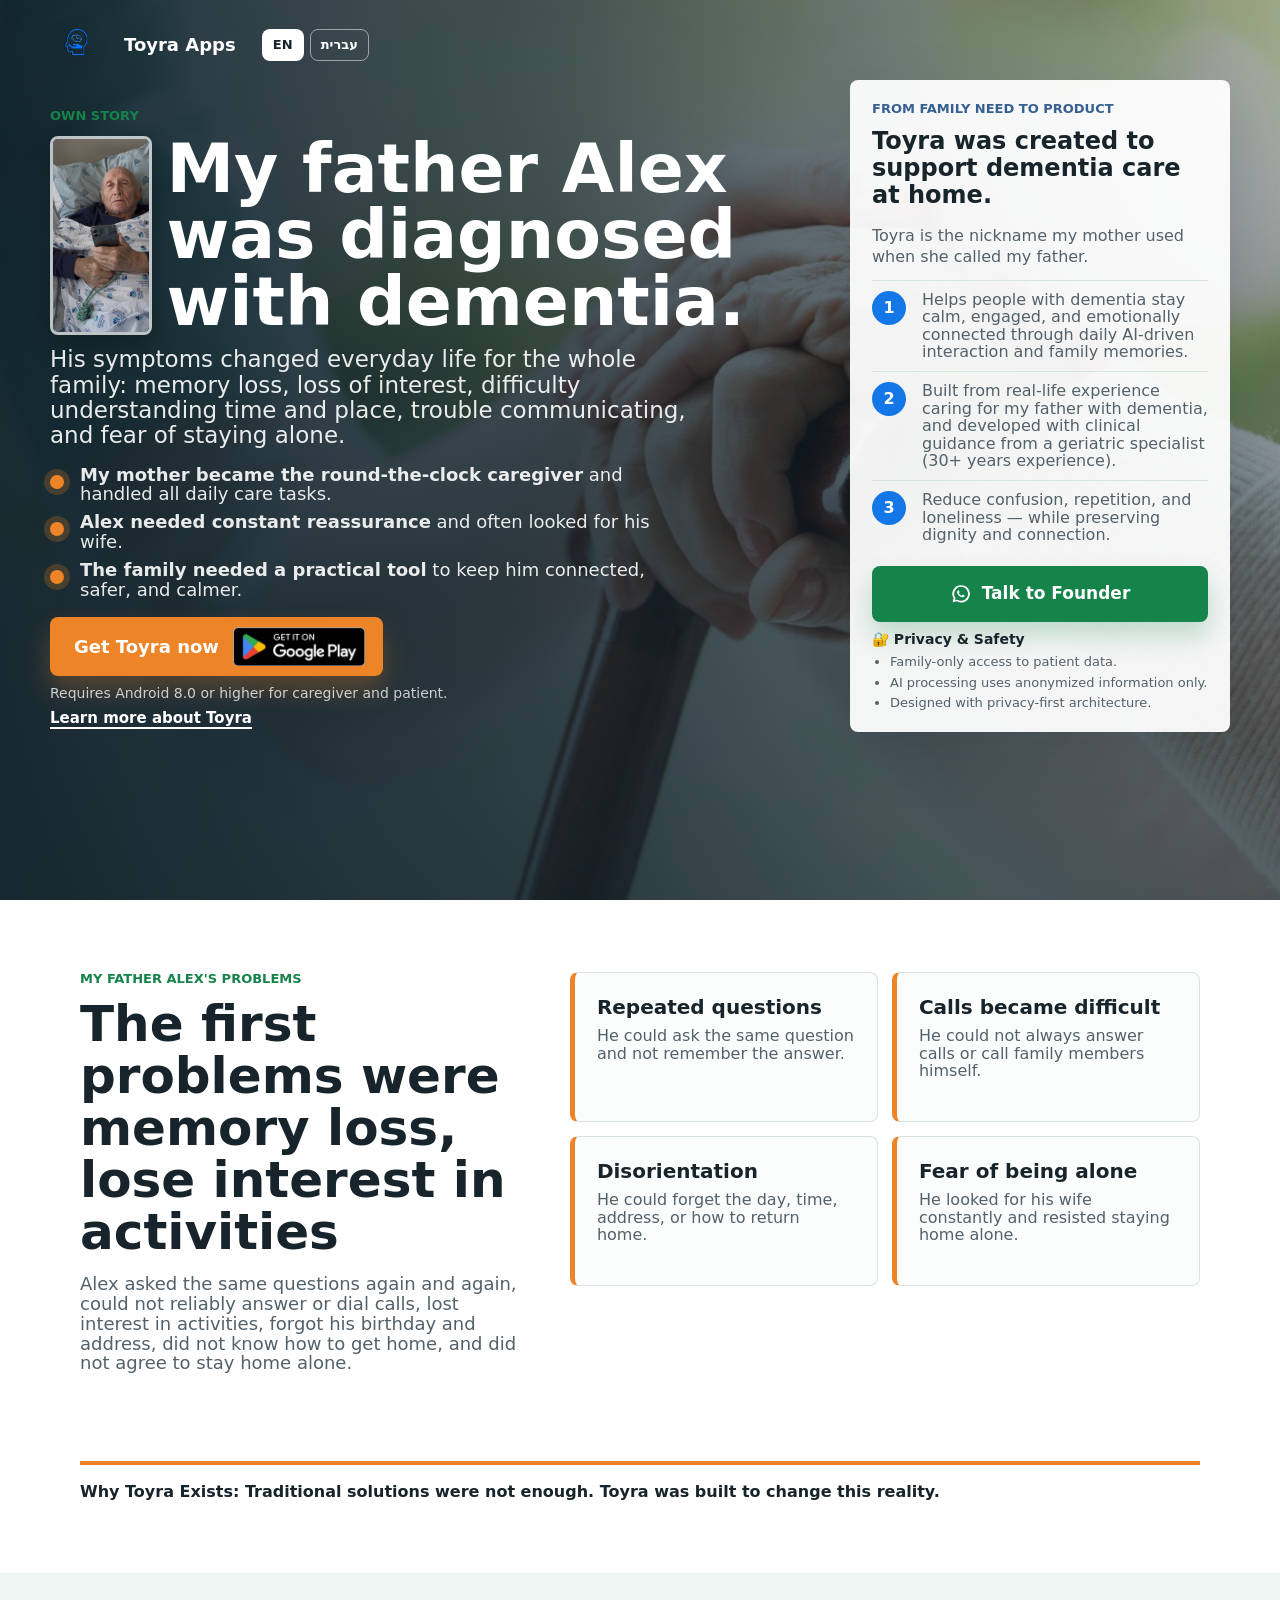
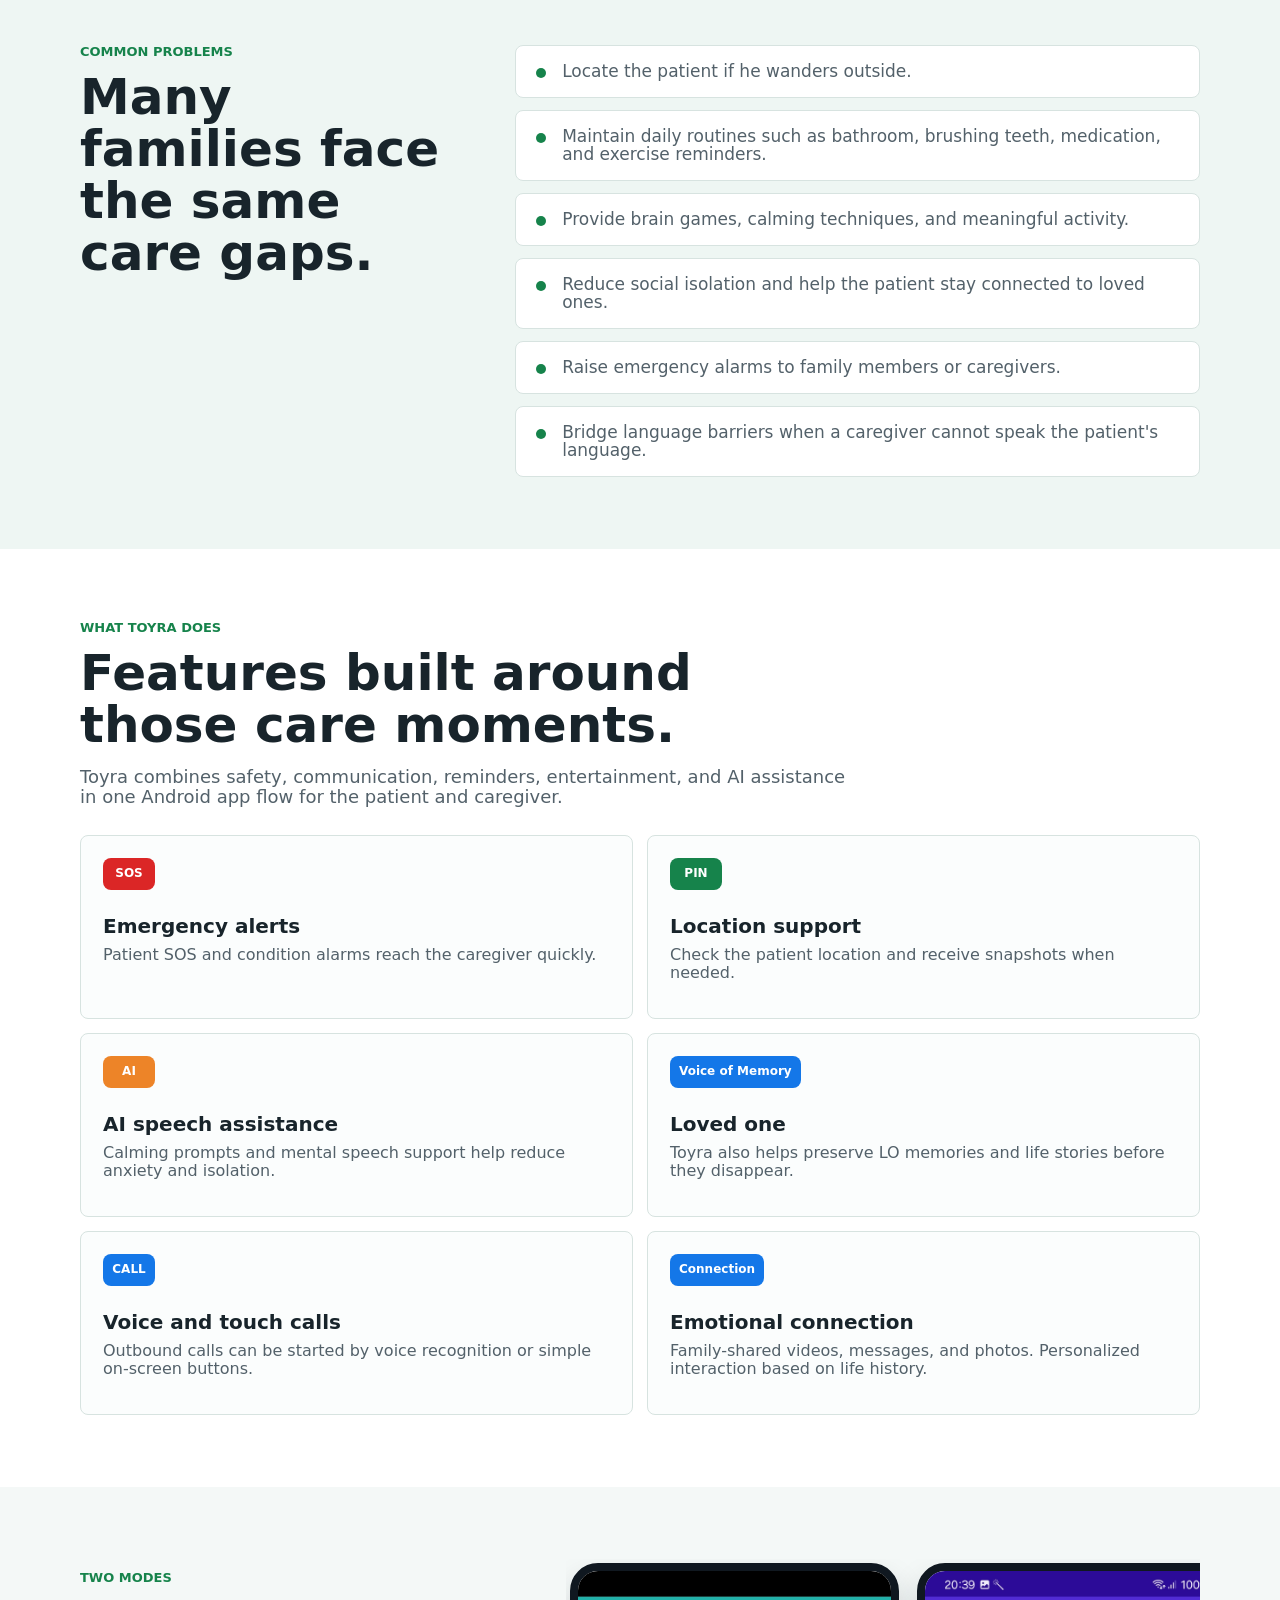
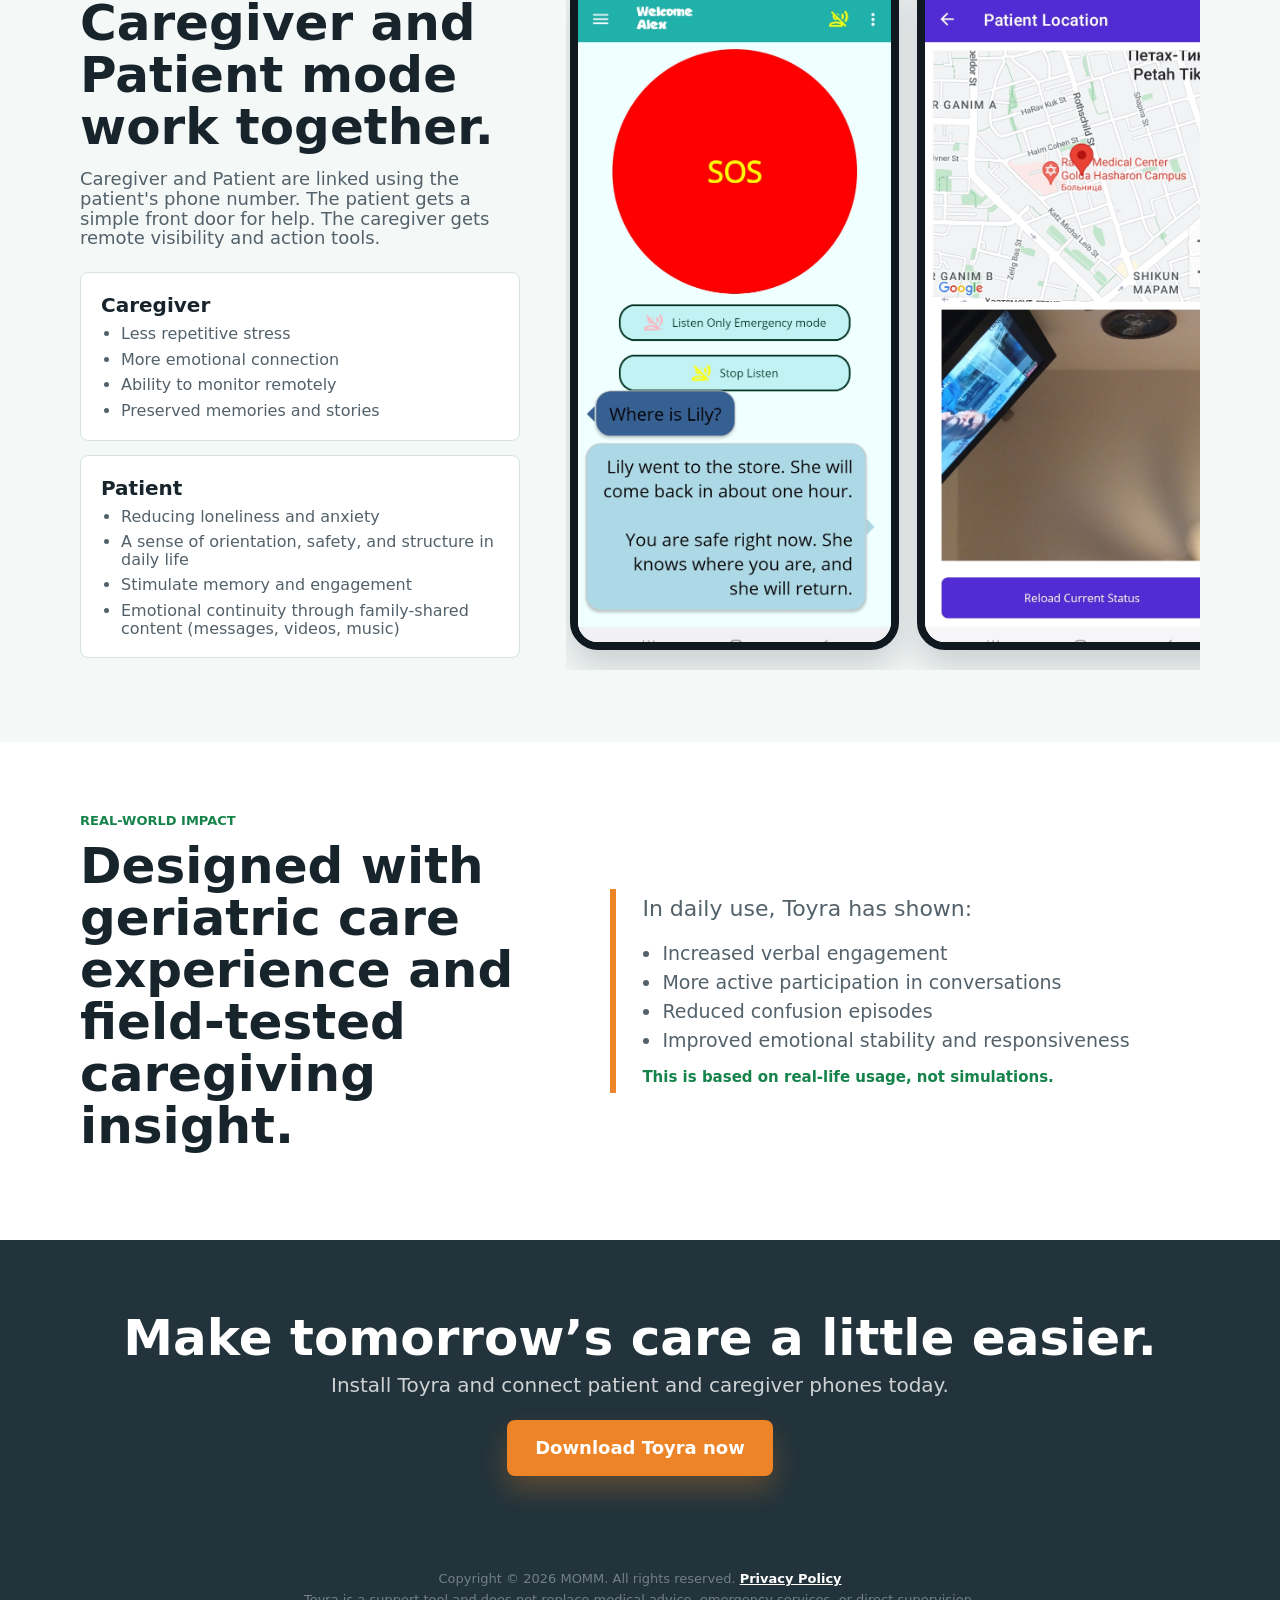
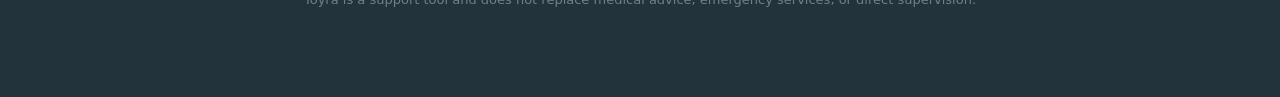
==== index.html @ 4a16481d "fix scroll on mobile device" ====
<!doctype html>
<html lang="en">
  <head>
    <meta charset="utf-8">
    <meta name="viewport" content="width=device-width, initial-scale=1">
    <title>Toyra Apps - Dementia Care Support</title>
    <meta
      name="description"
      content="Toyra helps caregivers support a person living with dementia , alzheimer through easy video calls, reminders, location checks, alerts, and calming assistance."
    >
    <meta name="robots" content="index, follow">
    <meta name="theme-color" content="#16834b">
    <link rel="preconnect" href="https://fonts.googleapis.com">
    <link rel="preconnect" href="https://fonts.gstatic.com" crossorigin>
    <link href="https://fonts.googleapis.com/css2?family=Noto+Sans+Hebrew:wght@400;700;800;900&display=swap" rel="stylesheet">
    <link rel="apple-touch-icon" sizes="180x180" href="apple-touch-icon.png">
    <link rel="icon" type="image/png" sizes="32x32" href="favicon-32x32.png">
    <link rel="icon" type="image/png" sizes="16x16" href="favicon-16x16.png">
    <link rel="manifest" href="/LandingPortal/site.webmanifest">
   

    <link rel="canonical" href="https://vovanb.github.io/LandingPortal/">
    <link rel="alternate" hreflang="en" href="https://vovanb.github.io/LandingPortal/?lang=en">
    <link rel="alternate" hreflang="he" href="https://vovanb.github.io/LandingPortal/?lang=he">
    <link rel="alternate" hreflang="x-default" href="https://vovanb.github.io/LandingPortal/">
    <meta property="og:type" content="website">
    <meta property="og:site_name" content="Toyra Apps">
    <meta property="og:title" content="Toyra Apps - Dementia Care Support">
    <meta
      property="og:description"
      content="Toyra helps caregivers support a person living with dementia , alzheimer through easy video calls, reminders, location checks, alerts, and calming assistance."
    >
    <meta property="og:url" content="https://vovanb.github.io/LandingPortal/">
    <meta property="og:image" content="https://vovanb.github.io/LandingPortal/assets/toyra-logo.png">
    <meta property="og:image:alt" content="Toyra Apps logo.">
    <meta property="og:locale" content="en_US">
    <meta property="og:locale:alternate" content="he_IL">
    <meta name="twitter:card" content="summary_large_image">
    <meta name="twitter:title" content="Toyra Apps - Dementia Care Support">
    <meta
      name="twitter:description"
      content="Toyra helps caregivers support dementia care at home with communication, safety alerts, location support, reminders, and calming AI assistance."
    >
    <meta name="twitter:image" content="https://vovanb.github.io/LandingPortal/assets/toyra-logo.png">
    <script type="application/ld+json">
      {
        "@context": "https://schema.org",
        "@type": "SoftwareApplication",
        "name": "Toyra",
        "alternateName": "Toyra Apps",
        "applicationCategory": "HealthApplication",
        "operatingSystem": "Android",
        "url": "https://vovanb.github.io/LandingPortal/",
        "downloadUrl": "https://play.google.com/store/apps/details?id=com.MOMM.Toyra&pcampaignid=web_share",
        "image": "https://vovanb.github.io/LandingPortal/assets/toyra-logo.png",
        "description": "Toyra helps caregivers support a person living with dementia , alzheimer through easy video calls, reminders, location checks, alerts, and calming assistance.",
        "offers": {
          "@type": "Offer",
          "price": "0",
          "priceCurrency": "USD"
        },
        "publisher": {
          "@type": "Organization",
          "name": "MOMM",
          "url": "https://vovanb.github.io/LandingPortal/"
        },
        "inLanguage": ["en", "he"]
      }
    </script>
    <link rel="stylesheet" href="styles.css?v=20260526b">
  </head>
  <body>
    <main>
      <section class="hero" aria-labelledby="hero-title">
        <div class="hero-media" aria-hidden="true">
          <img src="assets/caregiver-hands.jpg" alt="" fetchpriority="high">
        </div>
        <div class="hero-shade"></div>

        <div class="hero-content">
          <header class="brand" aria-label="Toyra Apps">
            <img src="assets/toyra-logo.png" alt="">
            <span>Toyra Apps</span>
            <nav class="language-switch" aria-label="Language">
              <a href="?lang=en" data-lang-link="en">EN</a>
              <a href="?lang=he" data-lang-link="he">עברית</a>
            </nav>
          </header>

          <div class="hero-grid">
            <div class="hero-copy">
              <p class="eyebrow">Own Story</p>
              <div class="hero-title-row">
                <div class="alex-photo">
                  <img src="assets/Papa.jpeg" alt="Alex, whose dementia care story inspired Toyra.">
                </div>
                <h1 id="hero-title">My father Alex was diagnosed with dementia.</h1>
              </div>
              <p class="lede">
                His symptoms changed everyday life for the whole family: memory loss, loss of interest,
                difficulty understanding time and place, trouble communicating, and fear of staying alone.
              </p>

              <ul class="benefits" aria-label="Own story details">
                <li><strong>My mother became the round-the-clock caregiver</strong> and handled all daily care tasks.</li>
                <li><strong>Alex needed constant reassurance</strong> and often looked for his wife.</li>
                <li><strong>The family needed a practical tool</strong> to keep him connected, safer, and calmer.</li>
              </ul>

              <a
                class="cta primary-cta"
                href="https://play.google.com/store/apps/details?id=com.MOMM.Toyra&pcampaignid=web_share"
                aria-label="Get Toyra on Google Play now"
              >
                <span>Get Toyra now</span>
                <img src="assets/google-play.png" alt="" aria-hidden="true">
              </a>

              <p class="compatibility">Requires Android 8.0 or higher for caregiver and patient.</p>
              <a class="info-link" href="https://toyra.my.canva.site/">Learn more about Toyra</a>
            </div>

            <aside class="signup-panel" aria-label="Own story summary">
              <p class="panel-kicker">From family need to product</p>
              <h2>Toyra was created to support dementia care at home.</h2>
              <p class="name-origin">Toyra is the nickname my mother used when she called my father.</p>
              <div class="role-row">
                <span>1</span>
                <p>Helps people with dementia stay calm, engaged, and emotionally connected through daily AI-driven interaction and family memories.</p>
              </div>
              <div class="role-row">
                <span>2</span>
                <p>Built from real-life experience caring for my father with dementia, and developed with clinical guidance from a geriatric specialist (30+ years experience).</p>
              </div>
              <div class="role-row">
                <span>3</span>
                <p>Reduce confusion, repetition, and loneliness — while preserving dignity and connection.</p>
              </div>
              <a
                class="cta panel-cta whatsapp-cta"
                href="https://api.whatsapp.com/send?phone=972503779955&text=I'm%20interested%20in%20Toyra"
                aria-label="Contact Toyra on WhatsApp"
              >
                <svg class="whatsapp-icon" viewBox="0 0 32 32" aria-hidden="true" focusable="false">
                  <path d="M16 3.2A12.6 12.6 0 0 0 5.2 22.3L3.8 28l5.9-1.5A12.6 12.6 0 1 0 16 3.2Zm0 2.4a10.2 10.2 0 0 1 8.7 15.5 10.2 10.2 0 0 1-13.8 3.4l-.4-.2-3.2.8.8-3.1-.3-.5A10.2 10.2 0 0 1 16 5.6Zm-4.1 5.4c-.2 0-.5.1-.7.4-.2.3-.9.9-.9 2.2s.9 2.5 1.1 2.7c.1.2 1.8 2.9 4.5 3.9 2.2.9 2.7.7 3.2.6.5-.1 1.6-.7 1.8-1.3.2-.6.2-1.1.1-1.3-.1-.1-.2-.2-.5-.4l-1.8-.9c-.3-.1-.5-.2-.7.2-.2.3-.8.9-.9 1.1-.2.2-.3.2-.6.1-.3-.1-1.1-.4-2.1-1.3-.8-.7-1.3-1.5-1.5-1.8-.2-.3 0-.5.1-.6l.5-.6c.1-.2.2-.3.3-.5.1-.2 0-.4 0-.5l-.8-1.9c-.2-.5-.4-.5-.7-.5h-.4Z"></path>
                </svg>
                <span class="whatsapp-label">Talk to Founder</span>
              </a>
              <div class="privacy-note">
                <strong>🔐 Privacy &amp; Safety</strong>
                <ul>
                  <li>Family-only access to patient data.</li>
                  <li>AI processing uses anonymized information only.</li>
                  <li>Designed with privacy-first architecture.</li>
                </ul>
              </div>
            </aside>
          </div>
        </div>
      </section>

      <section class="proof-band" aria-label="Alex problems and common dementia care problems">
        <div class="section-inner">
          <div class="problem-copy">
            <p class="eyebrow">My father Alex's problems</p>
            <h2>The first problems were memory loss, lose interest in activities</h2>
            <p>
              Alex asked the same questions again and again, could not reliably answer or dial calls,
              lost interest in activities, forgot his birthday and address, did not know how to get home,
              and did not agree to stay home alone.
            </p>
          </div>

          <div class="problem-list">
            <article>
              <h3>Repeated questions</h3>
              <p>He could ask the same question and not remember the answer.</p>
            </article>
            <article>
              <h3>Calls became difficult</h3>
              <p>He could not always answer calls or call family members himself.</p>
            </article>
            <article>
              <h3>Disorientation</h3>
              <p>He could forget the day, time, address, or how to return home.</p>
            </article>
            <article>
              <h3>Fear of being alone</h3>
              <p>He looked for his wife constantly and resisted staying home alone.</p>
            </article>
          </div>

          <p class="why-toyra-summary">
            <strong>Why Toyra Exists:</strong> Traditional solutions were not enough. Toyra was built to change this reality.
          </p>
        </div>
      </section>

      <section class="common-problems" aria-label="Common dementia care problems">
        <div class="section-inner common-grid">
          <div>
            <p class="eyebrow">Common problems</p>
            <h2>Many families face the same care gaps.</h2>
          </div>
          <ul class="common-list">
            <li>Locate the patient if he wanders outside.</li>
            <li>Maintain daily routines such as bathroom, brushing teeth, medication, and exercise reminders.</li>
            <li>Provide brain games, calming techniques, and meaningful activity.</li>
            <li>Reduce social isolation and help the patient stay connected to loved ones.</li>
            <li>Raise emergency alarms to family members or caregivers.</li>
            <li>Bridge language barriers when a caregiver cannot speak the patient's language.</li>
          </ul>
        </div>
      </section>

      <section class="features-section" aria-label="Toyra solution features">
        <div class="section-inner">
          <div class="solution-heading">
            <p class="eyebrow">What Toyra Does</p>
            <h2>Features built around those care moments.</h2>
            <p>
              Toyra combines safety, communication, reminders, entertainment, and AI assistance in one
              Android app flow for the patient and caregiver.
            </p>
          </div>

          <div class="feature-list">
            <article>
              <span class="feature-icon">SOS</span>
              <h3>Emergency alerts</h3>
              <p>Patient SOS and condition alarms reach the caregiver quickly.</p>
            </article>
            <article>
              <span class="feature-icon">PIN</span>
              <h3>Location support</h3>
              <p>Check the patient location and receive snapshots when needed.</p>
            </article>
            <article>
              <span class="feature-icon">AI</span>
              <h3>AI speech assistance</h3>
              <p>Calming prompts and mental speech support help reduce anxiety and isolation.</p>
            </article>
            <article>
              <span class="feature-icon">Voice of Memory</span>
              <h3>Loved one</h3>
              <p>Toyra also helps preserve LO memories and life stories before they disappear.</p>
            </article>
            <article>
              <span class="feature-icon">CALL</span>
              <h3>Voice and touch calls</h3>
              <p>Outbound calls can be started by voice recognition or simple on-screen buttons.</p>
            </article>
            <article>
              <span class="feature-icon">Connection</span>
              <h3>Emotional connection</h3>
              <p>Family-shared videos, messages, and photos. Personalized interaction based on life history.</p>
            </article>
          </div>
        </div>
      </section>

      <section class="screens" aria-label="Toyra app screens">
        <div class="section-inner screens-inner">
          <div class="screen-copy">
            <p class="eyebrow">Two modes</p>
            <h2>Caregiver and Patient mode work together.</h2>
            <p>
              Caregiver and Patient are linked using the patient's phone number. The patient gets a
              simple front door for help. The caregiver gets remote visibility and action tools.
            </p>
            <div class="mode-cards" aria-label="Toyra modes">
              <article>
                <h3>Caregiver</h3>
                <ul>
                  <li>Less repetitive stress</li>
                  <li>More emotional connection</li>
                  <li>Ability to monitor remotely</li>
                  <li>Preserved memories and stories</li>
                </ul>
              </article>
              <article>
                <h3>Patient</h3>
                <ul>
                  <li>Reducing loneliness and anxiety</li>
                  <li>A sense of orientation, safety, and structure in daily life</li>
                  <li>Stimulate memory and engagement</li>
                  <li>Emotional continuity through family-shared content (messages, videos, music)</li>
                </ul>
              </article>
            </div>
          </div>
          <div class="phone-strip-wrap">
            <p class="scroll-hint">Swipe to see more screens</p>
            <div class="phone-strip" dir="ltr" aria-label="Toyra interface previews">
              <img src="assets/caregiver-screen.png" alt="Toyra patient support screen with SOS button and speech assistance." loading="lazy" decoding="async">
              <img src="assets/patient-screen.png" alt="Toyra patient location screen with map and status image." loading="lazy" decoding="async">
              <img src="assets/assistant-screen.png" alt="Toyra emergency notification shown on caregiver phone." loading="lazy" decoding="async">
              <img src="assets/VoiceOfMemory.jpeg" alt="Toyra Voice of Memory screen for family memories and life stories." loading="lazy" decoding="async">
              <img src="assets/videocall.jpg" alt="Toyra video call screen for caregiver and patient connection." loading="lazy" decoding="async">
              <img src="assets/share.jpeg" alt="Toyra sharing screen for family content and memories." loading="lazy" decoding="async">
            </div>
          </div>
        </div>
      </section>

      <section class="expertise" aria-label="Care expertise">
        <div class="section-inner expertise-grid">
          <div>
            <p class="eyebrow">Real-World Impact</p>
            <h2>Designed with geriatric care experience and field-tested caregiving insight.</h2>
          </div>
          <div class="quote">
            <p>In daily use, Toyra has shown:</p>
            <ul class="impact-list">
              <li>Increased verbal engagement</li>
              <li>More active participation in conversations</li>
              <li>Reduced confusion episodes</li>
              <li>Improved emotional stability and responsiveness</li>
            </ul>
            <p class="quote-credit">This is based on real-life usage, not simulations.</p>
          </div>
        </div>
      </section>

      <section class="final-cta" aria-label="Download Toyra">
        <div class="section-inner">
          <h2>Make tomorrow’s care a little easier.</h2>
          <p>Install Toyra and connect patient and caregiver phones today.</p>
          <a
            class="cta final-button"
            href="https://play.google.com/store/apps/details?id=com.MOMM.Toyra&pcampaignid=web_share"
            aria-label="Download Toyra on Google Play now"
          >
            Download Toyra now
          </a>
        </div>
      </section>
    </main>

    <a
      class="floating-cta"
      href="https://play.google.com/store/apps/details?id=com.MOMM.Toyra&pcampaignid=web_share"
      aria-label="Get Toyra now"
    >
      Get Toyra now
    </a>

    <footer>
      <p>
        Copyright © 2026 MOMM. All rights reserved.
        <a href="https://vovanb.github.io/PrivacyPolicy/privacy.html">Privacy Policy</a>
      </p>
      <p>Toyra is a support tool and does not replace medical advice, emergency services, or direct supervision.</p>
    </footer>

    <script>
      const phoneStrip = document.querySelector(".phone-strip");
      const screenCopy = document.querySelector(".screen-copy");

      if (phoneStrip) {
        let activePhoneIndex = 0;
        let autoScrollId = null;

        function syncPhoneStripHeight() {
          if (!screenCopy || window.matchMedia("(max-width: 680px)").matches) {
            phoneStrip.style.removeProperty("--phone-strip-height");
            return;
          }

          phoneStrip.style.setProperty("--phone-strip-height", `${screenCopy.offsetHeight}px`);
        }

        function getPhoneScrollStep() {
          const firstImage = phoneStrip.querySelector("img");
          if (!firstImage) return 0;
          const styles = window.getComputedStyle(phoneStrip);
          const gap = Number.parseFloat(styles.columnGap || styles.gap) || 0;
          return firstImage.getBoundingClientRect().width + gap;
        }

        function startPhoneAutoScroll() {
          if (autoScrollId) return;

          autoScrollId = window.setInterval(() => {
            const scrollStep = getPhoneScrollStep();
            const phoneCount = phoneStrip.querySelectorAll("img").length;
            if (phoneCount <= 1 || scrollStep <= 0) return;

            activePhoneIndex = (activePhoneIndex + 1) % phoneCount;
            phoneStrip.scrollTo({
              left: activePhoneIndex * scrollStep,
              behavior: "smooth"
            });
          }, 2600);
        }

        function stopPhoneAutoScroll() {
          if (!autoScrollId) return;
          window.clearInterval(autoScrollId);
          autoScrollId = null;
        }

        phoneStrip.addEventListener("mouseenter", stopPhoneAutoScroll);
        phoneStrip.addEventListener("focusin", stopPhoneAutoScroll);
        phoneStrip.addEventListener("mouseleave", startPhoneAutoScroll);
        phoneStrip.addEventListener("focusout", startPhoneAutoScroll);
        window.addEventListener("resize", () => {
          syncPhoneStripHeight();
          stopPhoneAutoScroll();
          startPhoneAutoScroll();
        });

        syncPhoneStripHeight();
        startPhoneAutoScroll();
      }
    </script>

    <script>
      const pageText = {
        en: {
          lang: "en",
          dir: "ltr",
          canonical: "https://vovanb.github.io/LandingPortal/",
          ogUrl: "https://vovanb.github.io/LandingPortal/",
          ogLocale: "en_US",
          title: "Toyra Apps - Dementia Care Support",
          description: "Toyra helps caregivers support a person living with dementia through easy calls, reminders, location checks, alerts, and calming assistance.",
          socialDescription: "Toyra helps caregivers support dementia care at home with communication, safety alerts, location support, reminders, and calming AI assistance.",
          brandLabel: "Toyra Apps",
          languageLabel: "Language",
          heroLabel: "Own Story",
          heroTitle: "My father Alex was diagnosed with dementia.",
          alexAlt: "Alex, whose dementia care story inspired Toyra.",
          lede: "His symptoms changed everyday life for the whole family: memory loss, loss of interest, difficulty understanding time and place, trouble communicating, and fear of staying alone.",
          benefitsLabel: "Own story details",
          benefits: [
            "<strong>My mother became the round-the-clock caregiver</strong> and handled all daily care tasks.",
            "<strong>Alex needed constant reassurance</strong> and often looked for his wife.",
            "<strong>The family needed a practical tool</strong> to keep him connected, safer, and calmer."
          ],
          primaryCta: "Get Toyra now",
          primaryCtaLabel: "Get Toyra on Google Play now",
          compatibility: "Requires Android 8.0 or higher for caregiver and patient.",
          infoLink: "Learn more about Toyra",
          infoLinkUrl: "https://toyra.my.canva.site/",
          panelLabel: "Own story summary",
          panelKicker: "From family need to product",
          panelTitle: "Toyra was created to support dementia care at home.",
          nameOrigin: "Toyra is the nickname my mother used when she called my father.",
          roles: [
            "Helps people with dementia stay calm, engaged, and emotionally connected through daily AI-driven interaction and family memories.",
            "Built from real-life experience caring for my father with dementia, and developed with clinical guidance from a geriatric specialist (30+ years experience).",
            "Reduce confusion, repetition, and loneliness — while preserving dignity and connection."
          ],
          whatsapp: "Talk to Founder",
          whatsappLabel: "Contact Toyra on WhatsApp",
          privacyTitle: "🔐 Privacy & Safety",
          privacyItems: [
            "Family-only access to patient data.",
            "AI processing uses anonymized information only.",
            "Designed with privacy-first architecture."
          ],
          proofLabel: "Alex problems and common dementia care problems",
          proofEyebrow: "My father Alex's problems",
          proofTitle: "The first problems were memory loss, lose interest in activities",
          proofCopy: "Alex asked the same questions again and again, could not reliably answer or dial calls, lost interest in activities, forgot his birthday and address, did not know how to get home, and did not agree to stay home alone.",
          whyToyraSummary: "<strong>Why Toyra Exists:</strong> Traditional solutions were not enough. Toyra was built to change this reality.",
          problems: [
            ["Repeated questions", "He could ask the same question and not remember the answer."],
            ["Calls became difficult", "He could not always answer calls or call family members himself."],
            ["Disorientation", "He could forget the day, time, address, or how to return home."],
            ["Fear of being alone", "He looked for his wife constantly and resisted staying home alone."]
          ],
          commonLabel: "Common dementia care problems",
          commonEyebrow: "Common problems",
          commonTitle: "Many families face the same care gaps.",
          commonItems: [
            "Locate the patient if he wanders outside.",
            "Maintain daily routines such as bathroom, brushing teeth, medication, and exercise reminders.",
            "Provide brain games, calming techniques, and meaningful activity.",
            "Reduce social isolation and help the patient stay connected to loved ones.",
            "Raise emergency alarms to family members or caregivers.",
            "Bridge language barriers when a caregiver cannot speak the patient's language."
          ],
          featuresLabel: "Toyra solution features",
          solutionEyebrow: "What Toyra Does",
          solutionTitle: "Features built around those care moments.",
          solutionCopy: "Toyra combines safety, communication, reminders, entertainment, and AI assistance in one Android app flow for the patient and caregiver.",
          featureItems: [
            ["SOS", "Emergency alerts", "Patient SOS and condition alarms reach the caregiver quickly."],
            ["PIN", "Location support", "Check the patient location and receive snapshots when needed."],
            ["AI", "AI speech assistance", "Calming prompts and mental speech support help reduce anxiety and isolation."],
            ["Voice of Memory", "Loved one", "Toyra also helps preserve LO memories and life stories before they disappear."],
            ["CALL", "Voice and touch calls", "Outbound calls can be started by voice recognition or simple on-screen buttons."],
            ["Connection", "Emotional connection", "Family-shared videos, messages, and photos. Personalized interaction based on life history."]
          ],
          screensLabel: "Toyra app screens",
          modesEyebrow: "Two modes",
          modesTitle: "Caregiver and Patient mode work together.",
          modesCopy: "Caregiver and Patient are linked using the patient's phone number. The patient gets a simple front door for help. The caregiver gets remote visibility and action tools.",
          modesLabel: "Toyra modes",
          scrollHint: "Swipe to see more screens",
          caregiverTitle: "Caregiver",
          caregiverItems: [
            "Less repetitive stress",
            "More emotional connection",
            "Ability to monitor remotely",
            "Preserved memories and stories"
          ],
          patientTitle: "Patient",
          patientItems: [
            "Reducing loneliness and anxiety",
            "A sense of orientation, safety, and structure in daily life",
            "Stimulate memory and engagement",
            "Emotional continuity through family-shared content (messages, videos, music)"
          ],
          phoneLabel: "Toyra interface previews",
          phoneAlts: [
            "Toyra patient support screen with SOS button and speech assistance.",
            "Toyra patient location screen with map and status image.",
            "Toyra emergency notification shown on caregiver phone.",
            "Toyra Voice of Memory screen for family memories and life stories.",
            "Toyra video call screen for caregiver and patient connection.",
            "Toyra sharing screen for family content and memories."
          ],
          expertiseLabel: "Care expertise",
          expertiseEyebrow: "Real-World Impact",
          expertiseTitle: "Designed with geriatric care experience and field-tested caregiving insight.",
          quote: "In daily use, Toyra has shown:",
          impactItems: [
            "Increased verbal engagement",
            "More active participation in conversations",
            "Reduced confusion episodes",
            "Improved emotional stability and responsiveness"
          ],
          quoteCredit: "This is based on real-life usage, not simulations.",
          finalLabel: "Download Toyra",
          finalTitle: "Make tomorrow’s care a little easier.",
          finalCopy: "Install Toyra and connect patient and caregiver phones today.",
          finalButton: "Download Toyra now",
          finalButtonLabel: "Download Toyra on Google Play now",
          floating: "Get Toyra now",
          floatingLabel: "Get Toyra now",
          privacyLink: "Privacy Policy",
          footerSupport: "Toyra is a support tool and does not replace medical advice, emergency services, or direct supervision."
        },
        he: {
          lang: "he",
          dir: "rtl",
          canonical: "https://vovanb.github.io/LandingPortal/?lang=he",
          ogUrl: "https://vovanb.github.io/LandingPortal/?lang=he",
          ogLocale: "he_IL",
          title: "Toyra Apps - תמיכה בטיפול בדמנציה",
          description: "Toyra עוזרת למטפלים לתמוך באדם עם דמנציה בבית בעזרת שיחות פשוטות, תזכורות, מיקום, התרעות וסיוע מרגיע.",
          socialDescription: "Toyra עוזרת למטפלים לתמוך בטיפול בדמנציה בבית עם תקשורת, התרעות בטיחות, מיקום, תזכורות וסיוע AI מרגיע.",
          brandLabel: "Toyra Apps",
          languageLabel: "שפה",
          heroLabel: "הסיפור האישי",
          heroTitle: "אבי אלכס אובחן עם דמנציה.",
          alexAlt: "אלכס, שסיפור הטיפול בו נתן השראה ל-Toyra.",
          lede: "התסמינים שלו שינו את חיי היום יום של כל המשפחה: אובדן זיכרון, אובדן עניין, קושי להבין זמן ומקום, קושי לתקשר ופחד להישאר לבד.",
          benefitsLabel: "פרטי הסיפור האישי",
          benefits: [
            "<strong>אמי הפכה למטפלת מסביב לשעון</strong> וטיפלה בכל משימות היום יום.",
            "<strong>אלכס היה צריך הרגעה מתמדת</strong> ולעיתים קרובות חיפש את אשתו.",
            "<strong>המשפחה הייתה זקוקה לכלי מעשי</strong> שיעזור לו להישאר מחובר, בטוח ורגוע יותר."
          ],
          primaryCta: "הורדת Toyra",
          primaryCtaLabel: "הורדת Toyra מ-Google Play",
          compatibility: "נדרש Android 8.0 ומעלה עבור המטפל והמטופל.",
          infoLink: "למידע נוסף על Toyra",
          infoLinkUrl: "https://toyra.my.canva.site/heb",
          panelLabel: "סיכום הסיפור האישי",
          panelKicker: "מצורך משפחתי למוצר",
          panelTitle: "Toyra נוצרה כדי לתמוך בטיפול בדמנציה בבית.",
          nameOrigin: "Toyra הוא הכינוי שאמי השתמשה בו כשקראה לאבי.",
          roles: [
            "עוזרת לאנשים עם דמנציה להישאר רגועים, מעורבים ומחוברים רגשית באמצעות אינטראקציה יומית מונעת AI וזיכרונות משפחתיים.",
            "נבנתה מתוך ניסיון חיים אמיתי בטיפול באבי עם דמנציה, ופותחה בליווי קליני של מומחה גריאטרי עם יותר מ-30 שנות ניסיון.",
            "מפחיתה בלבול, חזרתיות ובדידות — תוך שמירה על כבוד, חיבור וקרבה."
          ],
          whatsapp: "דברו עם היזם",
          whatsappLabel: "יצירת קשר עם Toyra ב-WhatsApp",
          privacyTitle: "🔐 פרטיות ובטיחות",
          privacyItems: [
            "גישה לנתוני המטופל לבני המשפחה בלבד.",
            "עיבוד AI משתמש במידע אנונימי בלבד.",
            "תוכנן בארכיטקטורה שמציבה פרטיות במקום הראשון."
          ],
          proofLabel: "הבעיות של אלכס ובעיות נפוצות בטיפול בדמנציה",
          proofEyebrow: "הבעיות של אבי אלכס",
          proofTitle: "הבעיות הראשונות היו אובדן זיכרון ואובדן עניין בפעילויות",
          proofCopy: "אלכס שאל את אותן שאלות שוב ושוב, לא תמיד הצליח לענות לשיחות או לחייג, איבד עניין בפעילויות, שכח את יום ההולדת והכתובת שלו, לא ידע איך לחזור הביתה ולא הסכים להישאר לבד בבית.",
          whyToyraSummary: "<strong>למה Toyra קיימת:</strong> הפתרונות המסורתיים לא הספיקו. Toyra נבנתה כדי לשנות את המציאות הזו.",
          problems: [
            ["שאלות חוזרות", "הוא היה יכול לשאול את אותה שאלה ולא לזכור את התשובה."],
            ["שיחות הפכו לקשות", "הוא לא תמיד הצליח לענות לשיחות או להתקשר לבני המשפחה בעצמו."],
            ["חוסר התמצאות", "הוא היה עלול לשכוח את היום, השעה, הכתובת או איך לחזור הביתה."],
            ["פחד להישאר לבד", "הוא חיפש את אשתו כל הזמן והתנגד להישאר לבד בבית."]
          ],
          commonLabel: "בעיות נפוצות בטיפול בדמנציה",
          commonEyebrow: "בעיות נפוצות",
          commonTitle: "משפחות רבות מתמודדות עם אותם פערים בטיפול.",
          commonItems: [
            "לאתר את המטופל אם הוא יוצא ומשוטט בחוץ.",
            "לשמור על שגרת יום כמו שירותים, צחצוח שיניים, תרופות ותזכורות לפעילות.",
            "לספק משחקי זיכרון, טכניקות הרגעה ופעילות משמעותית.",
            "להפחית בידוד חברתי ולעזור למטופל להישאר מחובר לאנשים קרובים.",
            "להעביר התרעות חירום לבני משפחה או למטפלים.",
            "לגשר על פערי שפה כאשר המטפל אינו מדבר את שפת המטופל."
          ],
          featuresLabel: "יכולות הפתרון של Toyra",
          solutionEyebrow: "מה Toyra עושה",
          solutionTitle: "יכולות שנבנו סביב רגעי הטיפול האלה.",
          solutionCopy: "Toyra משלבת בטיחות, תקשורת, תזכורות, בידור וסיוע AI בתהליך אחד באפליקציית Android עבור המטופל והמטפל.",
          featureItems: [
            ["SOS", "התרעות חירום", "כפתור SOS והתרעות מצב מהמטופל מגיעים במהירות למטפל."],
            ["מיקום", "תמיכה במיקום", "בדיקת מיקום המטופל וקבלת תמונות מצב בעת הצורך."],
            ["AI", "סיוע דיבור באמצעות AI", "הנחיות מרגיעות ותמיכה בדיבור עוזרות להפחית חרדה ובדידות."],
            ["זיכרון", "אדם אהוב", "Toyra עוזרת גם לשמר זיכרונות וסיפורי חיים לפני שהם נעלמים."],
            ["שיחה", "שיחות קול ומגע", "אפשר להתחיל שיחות יוצאות בזיהוי קולי או בכפתורים פשוטים על המסך."],
            ["רגשי", "חיבור רגשי", "סרטונים, הודעות ותמונות שהמשפחה משתפת. אינטראקציה מותאמת אישית על בסיס סיפור החיים."]
          ],
          screensLabel: "מסכי אפליקציית Toyra",
          modesEyebrow: "שני מצבים",
          modesTitle: "מצב מטפל ומצב מטופל עובדים יחד.",
          modesCopy: "המטפל והמטופל מקושרים באמצעות מספר הטלפון של המטופל. המטופל מקבל כניסה פשוטה לעזרה. המטפל מקבל נראות מרחוק וכלי פעולה.",
          modesLabel: "מצבי Toyra",
          scrollHint: "החליקו כדי לראות מסכים נוספים",
          caregiverTitle: "מטפל",
          caregiverItems: [
            "פחות עומס מחזרתיות",
            "יותר חיבור רגשי",
            "יכולת לנטר מרחוק",
            "שימור זיכרונות וסיפורים"
          ],
          patientTitle: "מטופל",
          patientItems: [
            "הפחתת בדידות וחרדה",
            "תחושת התמצאות, ביטחון ומבנה בחיי היום יום",
            "גירוי זיכרון ומעורבות",
            "גירוי רגשי באמצעות תוכן משפחתי משותף כמו הודעות, וידאו ומוזיקה"
          ],
          phoneLabel: "תצוגות ממשק Toyra",
          phoneAlts: [
            "מסך תמיכה במטופל עם כפתור SOS וסיוע בדיבור.",
            "מסך מיקום המטופל עם מפה ותמונת מצב.",
            "התראת חירום של Toyra שמוצגת בטלפון המטפל.",
            "מסך Voice of Memory של Toyra לזיכרונות משפחתיים וסיפורי חיים.",
            "מסך שיחת וידאו של Toyra לחיבור בין המטפל למטופל.",
            "מסך שיתוף של Toyra לתוכן משפחתי וזיכרונות."
          ],
          expertiseLabel: "מומחיות טיפול",
          expertiseEyebrow: "השפעה בעולם האמיתי",
          expertiseTitle: "תוכנן עם ניסיון בטיפול גריאטרי ותובנות מהשטח.",
          quote: "בשימוש יום יומי, Toyra הראתה:",
          impactItems: [
            "עלייה במעורבות מילולית",
            "השתתפות פעילה יותר בשיחות",
            "הפחתה באירועי בלבול",
            "שיפור ביציבות רגשית ובתגובתיות"
          ],
          quoteCredit: "זה מבוסס על שימוש אמיתי, לא על סימולציות.",
          finalLabel: "הורדת Toyra",
          finalTitle: "להפוך את הטיפול של מחר לקצת קל יותר.",
          finalCopy: "התקינו את Toyra וחברו היום את הטלפון של המטופל והמטפל.",
          finalButton: "הורדת Toyra",
          finalButtonLabel: "הורדת Toyra מ-Google Play",
          floating: "הורדת Toyra",
          floatingLabel: "הורדת Toyra",
          privacyLink: "מדיניות פרטיות",
          footerSupport: "Toyra היא כלי תמיכה ואינה מחליפה ייעוץ רפואי, שירותי חירום או השגחה ישירה."
        }
      };

      function setText(selector, value) {
        const element = document.querySelector(selector);
        if (element) element.textContent = value;
      }

      function setHtml(selector, value) {
        const element = document.querySelector(selector);
        if (element) element.innerHTML = value;
      }

      function setAttr(selector, name, value) {
        const element = document.querySelector(selector);
        if (element) element.setAttribute(name, value);
      }

      function setList(selector, values, html = false) {
        document.querySelectorAll(selector).forEach((element, index) => {
          if (values[index]) {
            if (html) element.innerHTML = values[index];
            else element.textContent = values[index];
          }
        });
      }

      function applyLanguage(language) {
        const copy = pageText[language] || pageText.en;
        document.documentElement.lang = copy.lang;
        document.documentElement.dir = copy.dir;
        document.title = copy.title;
        setAttr("meta[name='description']", "content", copy.description);
        setAttr("link[rel='canonical']", "href", copy.canonical);
        setAttr("meta[property='og:title']", "content", copy.title);
        setAttr("meta[property='og:description']", "content", copy.socialDescription);
        setAttr("meta[property='og:url']", "content", copy.ogUrl);
        setAttr("meta[property='og:locale']", "content", copy.ogLocale);
        setAttr("meta[name='twitter:title']", "content", copy.title);
        setAttr("meta[name='twitter:description']", "content", copy.socialDescription);
        setAttr(".brand", "aria-label", copy.brandLabel);
        setText(".brand > span", "Toyra Apps");
        setAttr(".language-switch", "aria-label", copy.languageLabel);
        setText(".hero .eyebrow", copy.heroLabel);
        setText("#hero-title", copy.heroTitle);
        setAttr(".alex-photo img", "alt", copy.alexAlt);
        setText(".lede", copy.lede);
        setAttr(".benefits", "aria-label", copy.benefitsLabel);
        setList(".benefits li", copy.benefits, true);
        setText(".primary-cta span", copy.primaryCta);
        setAttr(".primary-cta", "aria-label", copy.primaryCtaLabel);
        setText(".compatibility", copy.compatibility);
        setText(".info-link", copy.infoLink);
        setAttr(".info-link", "href", copy.infoLinkUrl);
        setAttr(".signup-panel", "aria-label", copy.panelLabel);
        setText(".signup-panel .panel-kicker", copy.panelKicker);
        setText(".signup-panel h2", copy.panelTitle);
        setText(".name-origin", copy.nameOrigin);
        setList(".role-row p", copy.roles);
        setText(".whatsapp-label", copy.whatsapp);
        setAttr(".whatsapp-cta", "aria-label", copy.whatsappLabel);
        setText(".privacy-note strong", copy.privacyTitle);
        setList(".privacy-note li", copy.privacyItems);
        setAttr(".proof-band", "aria-label", copy.proofLabel);
        setText(".problem-copy .eyebrow", copy.proofEyebrow);
        setText(".problem-copy h2", copy.proofTitle);
        setText(".problem-copy p:not(.eyebrow)", copy.proofCopy);
        setHtml(".why-toyra-summary", copy.whyToyraSummary);
        document.querySelectorAll(".problem-list article").forEach((article, index) => {
          if (copy.problems[index]) {
            setText(`.problem-list article:nth-child(${index + 1}) h3`, copy.problems[index][0]);
            setText(`.problem-list article:nth-child(${index + 1}) p`, copy.problems[index][1]);
          }
        });
        setAttr(".common-problems", "aria-label", copy.commonLabel);
        setText(".common-problems .eyebrow", copy.commonEyebrow);
        setText(".common-grid h2", copy.commonTitle);
        setList(".common-list li", copy.commonItems);
        setAttr(".features-section", "aria-label", copy.featuresLabel);
        setText(".solution-heading .eyebrow", copy.solutionEyebrow);
        setText(".solution-heading h2", copy.solutionTitle);
        setText(".solution-heading p:not(.eyebrow)", copy.solutionCopy);
        document.querySelectorAll(".feature-list article").forEach((article, index) => {
          if (copy.featureItems[index]) {
            setText(`.feature-list article:nth-child(${index + 1}) .feature-icon`, copy.featureItems[index][0]);
            setText(`.feature-list article:nth-child(${index + 1}) h3`, copy.featureItems[index][1]);
            setText(`.feature-list article:nth-child(${index + 1}) p`, copy.featureItems[index][2]);
          }
        });
        setAttr(".screens", "aria-label", copy.screensLabel);
        setText(".screen-copy .eyebrow", copy.modesEyebrow);
        setText(".screen-copy h2", copy.modesTitle);
        setText(".screen-copy > p:not(.eyebrow)", copy.modesCopy);
        setAttr(".mode-cards", "aria-label", copy.modesLabel);
        setText(".scroll-hint", copy.scrollHint);
        setText(".mode-cards article:nth-child(1) h3", copy.caregiverTitle);
        setList(".mode-cards article:nth-child(1) li", copy.caregiverItems);
        setText(".mode-cards article:nth-child(2) h3", copy.patientTitle);
        setList(".mode-cards article:nth-child(2) li", copy.patientItems);
        setAttr(".phone-strip", "aria-label", copy.phoneLabel);
        document.querySelectorAll(".phone-strip img").forEach((img, index) => {
          if (copy.phoneAlts[index]) img.alt = copy.phoneAlts[index];
        });
        setAttr(".expertise", "aria-label", copy.expertiseLabel);
        setText(".expertise .eyebrow", copy.expertiseEyebrow);
        setText(".expertise h2", copy.expertiseTitle);
        setText(".quote p:not(.quote-credit)", copy.quote);
        setList(".impact-list li", copy.impactItems);
        setText(".quote-credit", copy.quoteCredit);
        setAttr(".final-cta", "aria-label", copy.finalLabel);
        setText(".final-cta h2", copy.finalTitle);
        setText(".final-cta p", copy.finalCopy);
        setText(".final-button", copy.finalButton);
        setAttr(".final-button", "aria-label", copy.finalButtonLabel);
        setText(".floating-cta", copy.floating);
        setAttr(".floating-cta", "aria-label", copy.floatingLabel);
        setText("footer a", copy.privacyLink);
        setText("footer p:nth-child(2)", copy.footerSupport);

        document.querySelectorAll("[data-lang-link]").forEach((link) => {
          const linkLanguage = link.getAttribute("data-lang-link");
          const nextUrl = new URL(window.location.href);
          nextUrl.searchParams.set("lang", linkLanguage);
          link.href = `${nextUrl.pathname}${nextUrl.search}${nextUrl.hash}`;
          if (linkLanguage === copy.lang) link.setAttribute("aria-current", "page");
          else link.removeAttribute("aria-current");
        });
      }

      const requestedLanguage = new URLSearchParams(window.location.search).get("lang");
      applyLanguage(requestedLanguage === "he" ? "he" : "en");
    </script>
  </body>
</html>
---- styles.css ----
:root {
  --ink: #18242b;
  --muted: #53616a;
  --cloud: #f4f8f7;
  --panel: #ffffff;
  --blue: #1477e8;
  --green: #16834b;
  --orange: #ed8428;
  --red: #db2626;
  --line: #d7e3e0;
  --shadow: 0 20px 60px rgba(24, 36, 43, 0.16);
}

* {
  box-sizing: border-box;
}

html {
  scroll-behavior: smooth;
  width: 100%;
  max-width: 100%;
  overflow-x: hidden;
}

body {
  width: 100%;
  max-width: 100%;
  margin: 0;
  color: var(--ink);
  background: var(--cloud);
  font-family: Inter, ui-sans-serif, system-ui, -apple-system, BlinkMacSystemFont, "Segoe UI", sans-serif;
  line-height: 1.1;
  overflow-x: hidden;
}

main,
footer,
section {
  max-width: 100%;
  overflow-x: hidden;
}

[dir="rtl"] body {
  font-family: "Noto Sans Hebrew", Arial, sans-serif;
}

img {
  display: block;
  max-width: 100%;
}

a {
  color: inherit;
}

.hero {
  position: relative;
  min-height: 100svh;
  overflow: hidden;
  color: #ffffff;
}

.hero-media,
.hero-shade {
  position: absolute;
  inset: 0;
}

.hero-media img {
  width: 100%;
  height: 100%;
  object-fit: cover;
  object-position: 58% center;
}

.hero-shade {
  background:
    linear-gradient(90deg, rgba(16, 32, 42, 0.92) 0%, rgba(16, 32, 42, 0.72) 44%, rgba(16, 32, 42, 0.24) 100%),
    linear-gradient(0deg, rgba(16, 32, 42, 0.56), rgba(16, 32, 42, 0.08));
}

.hero-content {
  position: relative;
  z-index: 1;
  width: min(1180px, calc(100% - 32px));
  margin: 0 auto;
  padding: 14px 0 28px;
}

.brand {
  display: inline-flex;
  align-items: center;
  gap: 12px;
  color: #ffffff;
  font-size: 18px;
  font-weight: 800;
  margin-bottom: 0;
}

.brand img {  
  width: 62px;
  height: 62px;
  object-fit: contain;
  filter: drop-shadow(0 6px 12px rgba(0, 0, 0, 0.24));
}

.language-switch {
  display: inline-flex;
  align-items: center;
  gap: 6px;
  margin-left: 14px;
}

.language-switch a {
  min-width: 42px;
  border: 1px solid rgba(255, 255, 255, 0.5);
  border-radius: 8px;
  padding: 8px 10px;
  color: #ffffff;
  font-size: 13px;
  font-weight: 900;
  text-align: center;
  text-decoration: none;
}

.language-switch a[aria-current="page"] {
  color: var(--ink);
  background: #ffffff;
}

.hero-grid {
  display: grid;
  grid-template-columns: minmax(0, 1fr) 380px;
  gap: 48px;
  align-items: center;
  padding-top: 0px;
}

.hero-copy {
  min-width: 0;
  max-width: 720px;
}

.hero-title-row {
  display: grid;
  grid-template-columns: clamp(76px, 8vw, 104px) minmax(0, 1fr);
  align-items: stretch;
  gap: 14px;
  margin-bottom: 12px;
}

.eyebrow,
.panel-kicker {
  margin: 0 0 12px;
  font-size: 13px;
  line-height: 1.1;
  font-weight: 800;
  letter-spacing: 0;
  text-transform: uppercase;
}

.eyebrow {
  color: var(--green);
}

.panel-kicker {
  color: #366092;
}

h1,
h2,
h3,
p {
  margin-top: 0;
}

h1 {
  max-width: none;
  margin-bottom: 0;
  font-size: clamp(42px, 7.2vw, 68px);
  line-height: 0.98;
  letter-spacing: 0;
  overflow-wrap: anywhere;
}

h2 {
  margin-bottom: 16px;
  font-size: clamp(30px, 5vw, 50px);
  line-height: 1.04;
  letter-spacing: 0;
  overflow-wrap: anywhere;
}

h3 {
  margin-bottom: 8px;
  font-size: 20px;
  line-height: 1.2;
}

.alex-photo {
  width: 100%;
  min-height: 100%;
  margin: 0;
  border: 3px solid rgba(255, 255, 255, 0.72);
  border-radius: 8px;
  overflow: hidden;
  box-shadow: 0 12px 24px rgba(0, 0, 0, 0.24);
}

.alex-photo img {
  width: 100%;
  height: 100%;
  object-fit: cover;
  object-position: center;
}

.lede {
  max-width: 650px;
  margin-bottom: 16px;
  color: rgba(255, 255, 255, 0.9);
  font-size: clamp(18px, 2.6vw, 23px);
}

.benefits {
  display: grid;
  gap: 8px;
  max-width: 640px;
  margin: 0 0 18px;
  padding: 0;
  list-style: none;
}

.benefits li {
  position: relative;
  padding-left: 30px;
  color: rgba(255, 255, 255, 0.9);
  font-size: 18px;
}

[dir="rtl"] .language-switch {
  margin-right: 14px;
  margin-left: 0;
}

[dir="rtl"] .benefits li {
  padding-right: 30px;
  padding-left: 0;
}

[dir="rtl"] .benefits li::before {
  right: 0;
  left: auto;
}

.benefits li::before {
  content: "";
  position: absolute;
  top: 10px;
  left: 0;
  width: 14px;
  height: 14px;
  border-radius: 50%;
  background: var(--orange);
  box-shadow: 0 0 0 6px rgba(237, 132, 40, 0.22);
}

.cta {
  display: inline-flex;
  align-items: center;
  justify-content: center;
  min-height: 56px;
  border-radius: 8px;
  color: #ffffff;
  background: var(--orange);
  box-shadow: 0 14px 26px rgba(237, 132, 40, 0.28);
  font-weight: 900;
  text-decoration: none;
  transition: transform 160ms ease, box-shadow 160ms ease, background-color 160ms ease;
}

.cta:hover,
.cta:focus-visible {
  transform: translateY(-2px);
  background: #f09034;
  box-shadow: 0 18px 34px rgba(237, 132, 40, 0.36);
}

.primary-cta {
  gap: 14px;
  padding: 10px 18px 10px 24px;
  font-size: 18px;
}

.primary-cta img {
  width: 132px;
  height: auto;
}

.compatibility {
  max-width: 620px;
  margin: 10px 0 0;
  color: rgba(255, 255, 255, 0.76);
  font-size: 14px;
}

.info-link {
  display: inline-block;
  margin-top: 8px;
  color: #ffffff;
  font-size: 15px;
  font-weight: 900;
  text-decoration-thickness: 2px;
  text-underline-offset: 4px;
}

.info-link:hover,
.info-link:focus-visible {
  color: #c6f4dc;
}

.signup-panel {
  align-self: end;
  margin-bottom: 24px;
  border-radius: 8px;
  padding: 22px;
  color: var(--ink);
  background: rgba(255, 255, 255, 0.94);
  box-shadow: var(--shadow);
}

.signup-panel h2 {
  font-size: 24px;
  line-height: 1.12;
}

.name-origin {
  margin-bottom: 12px;
  color: var(--muted);
  font-size: 16px;
  line-height: 1.35;
}

.role-row {
  display: grid;
  grid-template-columns: 38px 1fr;
  gap: 12px;
  align-items: start;
  padding: 10px 0;
  border-top: 1px solid var(--line);
}

.role-row span {
  display: inline-grid;
  width: 34px;
  height: 34px;
  place-items: center;
  border-radius: 50%;
  color: #ffffff;
  background: var(--blue);
  font-weight: 900;
}

.role-row p,
.privacy-note {
  margin-bottom: 0;
  color: var(--muted);
}

.panel-cta {
  width: 100%;
  margin-top: 12px;
  font-size: 17px;
}

.whatsapp-cta {
  gap: 10px;
  margin-top: 12px;
  background: #16834b;
  box-shadow: 0 14px 26px rgba(22, 131, 75, 0.24);
}

.whatsapp-icon {
  width: 22px;
  height: 22px;
  flex: 0 0 auto;
  fill: currentColor;
}

.whatsapp-cta:hover,
.whatsapp-cta:focus-visible {
  background: #1a9657;
  box-shadow: 0 18px 34px rgba(22, 131, 75, 0.32);
}

.privacy-note {
  margin-top: 10px;
  font-size: 13px;
}

.privacy-note strong {
  display: block;
  margin-bottom: 8px;
  color: var(--ink);
  font-size: 14px;
}

.privacy-note ul {
  display: grid;
  gap: 6px;
  margin: 0;
  padding-left: 18px;
}

[dir="rtl"] .privacy-note ul {
  padding-right: 18px;
  padding-left: 0;
}

.section-inner {
  width: min(1120px, calc(100% - 32px));
  max-width: 100%;
  margin: 0 auto;
}

.proof-band,
.common-problems,
.features-section,
.screens,
.expertise,
.final-cta {
  padding: 72px 0;
}

.proof-band {
  background: #ffffff;
}

.proof-band .section-inner {
  display: grid;
  grid-template-columns: 0.82fr 1.18fr;
  gap: 52px;
  align-items: start;
}

.problem-copy .eyebrow,
.common-problems .eyebrow,
.features-section .eyebrow,
.screen-copy .eyebrow,
.expertise .eyebrow {
  color: var(--green);
}

.problem-copy p:not(.eyebrow),
.solution-heading p:not(.eyebrow),
.screen-copy p:not(.eyebrow),
.quote p {
  color: var(--muted);
  font-size: 18px;
}

.why-toyra-summary {
  grid-column: 1 / -1;
  margin: 18px 0 0;
  padding-top: 18px;
  border-top: 4px solid var(--orange);
  color: var(--ink);
  font-weight: 800;
}

.why-toyra-summary strong {
  color: var(--ink);
}

.problem-list,
.feature-list {
  display: grid;
  grid-template-columns: repeat(2, minmax(0, 1fr));
  gap: 14px;
}

.problem-list article,
.feature-list article {
  min-height: 184px;
  border: 1px solid var(--line);
  border-radius: 8px;
  padding: 22px;
  background: #fbfdfd;
}

.problem-list article {
  min-height: 150px;
  border-left: 5px solid var(--orange);
}

.problem-list p {
  margin-bottom: 0;
  color: var(--muted);
}

.common-problems {
  background: #eef6f3;
}

.common-grid {
  display: grid;
  grid-template-columns: 0.72fr 1.28fr;
  gap: 50px;
  align-items: start;
}

.common-list {
  display: grid;
  gap: 12px;
  margin: 0;
  padding: 0;
  list-style: none;
}

.common-list li {
  position: relative;
  border: 1px solid var(--line);
  border-radius: 8px;
  padding: 16px 18px 16px 46px;
  background: #ffffff;
  color: var(--muted);
  font-size: 17px;
}

[dir="rtl"] .common-list li {
  padding-right: 46px;
  padding-left: 18px;
}

[dir="rtl"] .common-list li::before {
  right: 20px;
  left: auto;
}

.common-list li::before {
  content: "";
  position: absolute;
  top: 22px;
  left: 20px;
  width: 10px;
  height: 10px;
  border-radius: 50%;
  background: var(--green);
}

.features-section {
  background: #ffffff;
}

.solution-heading {
  max-width: 780px;
  margin-bottom: 28px;
}

.feature-icon {
  display: inline-flex;
  align-items: center;
  justify-content: center;
  min-width: 52px;
  height: 32px;
  margin-bottom: 24px;
  border-radius: 8px;
  padding: 0 9px;
  color: #ffffff;
  background: var(--blue);
  font-size: 12px;
  font-weight: 900;
}

.feature-list article:nth-child(1) .feature-icon {
  background: var(--red);
}

.feature-list article:nth-child(2) .feature-icon {
  background: var(--green);
}

.feature-list article:nth-child(3) .feature-icon {
  background: var(--orange);
}

.feature-list p {
  margin-bottom: 0;
  color: var(--muted);
}

.screens {
  background: #f4f8f7;
}

.screens-inner {
  display: grid;
  grid-template-columns: 440px 1fr;
  gap: 46px;
  align-items: center;
}

.screens-inner > *,
.phone-strip-wrap {
  min-width: 0;
}

.mode-cards {
  display: grid;
  gap: 14px;
  margin-top: 24px;
}

.mode-cards article {
  border: 1px solid var(--line);
  border-radius: 8px;
  padding: 20px;
  background: #ffffff;
}

.mode-cards h3 {
  color: var(--ink);
}

.mode-cards ul {
  display: grid;
  gap: 8px;
  margin: 0;
  padding-left: 20px;
  color: var(--muted);
}

.phone-strip {
  display: flex;
  direction: ltr;
  max-width: 100%;
  gap: 18px;
  align-items: center;
  overflow-x: auto;
  overflow-y: hidden;
  padding: 4px 4px 20px;
  scroll-snap-type: x mandatory;
  scroll-behavior: smooth;
  overscroll-behavior-inline: contain;
  touch-action: pan-x pan-y;
  -webkit-overflow-scrolling: touch;
  scrollbar-width: none;
}

.phone-strip::-webkit-scrollbar {
  display: none;
}

.scroll-hint {
  display: none !important;
}

.phone-strip img {
  flex: 0 0 auto;
  height: var(--phone-strip-height, 520px);
  aspect-ratio: 9 / 18.8;
  border: 8px solid #101820;
  border-radius: 28px;
  object-fit: cover;
  object-position: top center;
  background: #ffffff;
  box-shadow: 0 18px 32px rgba(24, 36, 43, 0.18);
  scroll-snap-align: center;
}

.expertise {
  background: #ffffff;
}

.expertise-grid {
  display: grid;
  grid-template-columns: 0.9fr 1.1fr;
  gap: 48px;
  align-items: center;
}

.quote {
  border-left: 6px solid var(--orange);
  padding: 8px 0 8px 26px;
}

[dir="rtl"] .quote {
  border-right: 6px solid var(--orange);
  border-left: 0;
  padding: 8px 26px 8px 0;
}

.quote p {
  font-size: 22px;
}

.impact-list {
  display: grid;
  gap: 8px;
  margin: 0 0 18px;
  padding-left: 20px;
  color: var(--muted);
  font-size: 19px;
}

[dir="rtl"] .impact-list {
  padding-right: 20px;
  padding-left: 0;
}

.quote .quote-credit {
  margin-bottom: 0;
  color: var(--green);
  font-size: 15px;
  font-weight: 800;
}

.final-cta {
  text-align: center;
  color: #ffffff;
  background: #22333b;
}

.final-cta h2 {
  margin-bottom: 10px;
}

.final-cta p {
  margin-bottom: 24px;
  color: rgba(255, 255, 255, 0.78);
  font-size: 20px;
}

.final-button {
  padding: 0 28px;
  font-size: 18px;
}

.floating-cta {
  position: fixed;
  right: 18px;
  bottom: 18px;
  z-index: 10;
  display: none;
  min-height: 48px;
  align-items: center;
  justify-content: center;
  border-radius: 8px;
  padding: 0 20px;
  color: #ffffff;
  background: var(--orange);
  box-shadow: 0 16px 32px rgba(24, 36, 43, 0.22);
  font-weight: 900;
  text-decoration: none;
}

footer {
  padding: 24px 16px 84px;
  color: #718087;
  background: #22333b;
  text-align: center;
  font-size: 13px;
}

footer p {
  margin: 0 auto 6px;
  max-width: 760px;
}

footer a {
  color: #ffffff;
  font-weight: 800;
}

@media (max-width: 900px) {
  .hero {
    min-height: auto;
  }

  .hero-shade {
    background:
      linear-gradient(180deg, rgba(16, 32, 42, 0.94) 0%, rgba(16, 32, 42, 0.78) 58%, rgba(16, 32, 42, 0.42) 100%),
      linear-gradient(0deg, rgba(16, 32, 42, 0.36), rgba(16, 32, 42, 0.18));
  }

  .hero-grid,
  .proof-band .section-inner,
  .screens-inner,
  .expertise-grid {
    grid-template-columns: 1fr;
  }

  .hero-grid {
    gap: 34px;
    padding-top: 52px;
  }

  .signup-panel {
    max-width: 560px;
    margin-bottom: 0;
  }

  .screens-inner {
    gap: 28px;
  }

.screen-copy {
    max-width: 620px;
  }
}

@media (max-width: 680px) {
  .hero-content {
    width: min(calc(100% - 24px), 540px);
    max-width: 100%;
    padding-bottom: 34px;
  }

  .brand img {
    width: 60px;
    height: 60px;
  }

  .hero-grid {
    padding-top: 44px;
  }

  .hero-title-row {
    grid-template-columns: 52px minmax(0, 1fr);
    gap: 10px;
  }

  .alex-photo {
    border-width: 2px;
  }

  h1 {
    font-size: 35px;
    line-height: 1.08;
    max-width: none;
  }

  .lede {
    font-size: 17px;
    max-width: 34ch;
  }

  .benefits li {
    max-width: 31ch;
    font-size: 15px;
  }

  .primary-cta {
    width: 100%;
    flex-wrap: wrap;
    gap: 10px;
    padding: 12px 16px;
  }

  .signup-panel {
    padding: 22px;
    overflow: hidden;
  }

  .signup-panel h2 {
    font-size: 24px;
  }

  .role-row {
    grid-template-columns: 38px minmax(0, 1fr);
  }

  .role-row p,
  .compatibility {
    max-width: 31ch;
    font-size: 14px;
  }

  .role-row p {
    max-width: 25ch;
  }

  .proof-band,
  .common-problems,
  .features-section,
  .screens,
  .expertise,
  .final-cta {
    padding: 54px 0;
  }

  .problem-list,
  .feature-list,
  .common-grid {
    grid-template-columns: 1fr;
  }

  .phone-strip {
    gap: 14px;
    scroll-padding-inline: 12px;
    scroll-snap-type: x proximity;
  }

  .phone-strip-wrap {
    position: relative;
  }

  .phone-strip-wrap::before,
  .phone-strip-wrap::after {
    content: "";
    position: absolute;
    top: 42px;
    bottom: 20px;
    z-index: 2;
    width: 34px;
    pointer-events: none;
  }

  .phone-strip-wrap::before {
    left: 0;
    background: linear-gradient(90deg, #f4f8f7, rgba(244, 248, 247, 0));
  }

  .phone-strip-wrap::after {
    right: 0;
    background: linear-gradient(270deg, #f4f8f7, rgba(244, 248, 247, 0));
  }

  .scroll-hint {
    display: block !important;
    margin: 0 0 10px;
    color: var(--green);
    font-size: 14px;
    font-weight: 900;
  }

  .phone-strip img {
    flex: 0 0 min(76vw, 300px);
    height: auto;
    scroll-snap-stop: always;
  }

  .quote {
    padding-left: 18px;
  }

  .quote p {
    font-size: 19px;
  }

  .floating-cta {
    display: none;
  }
}
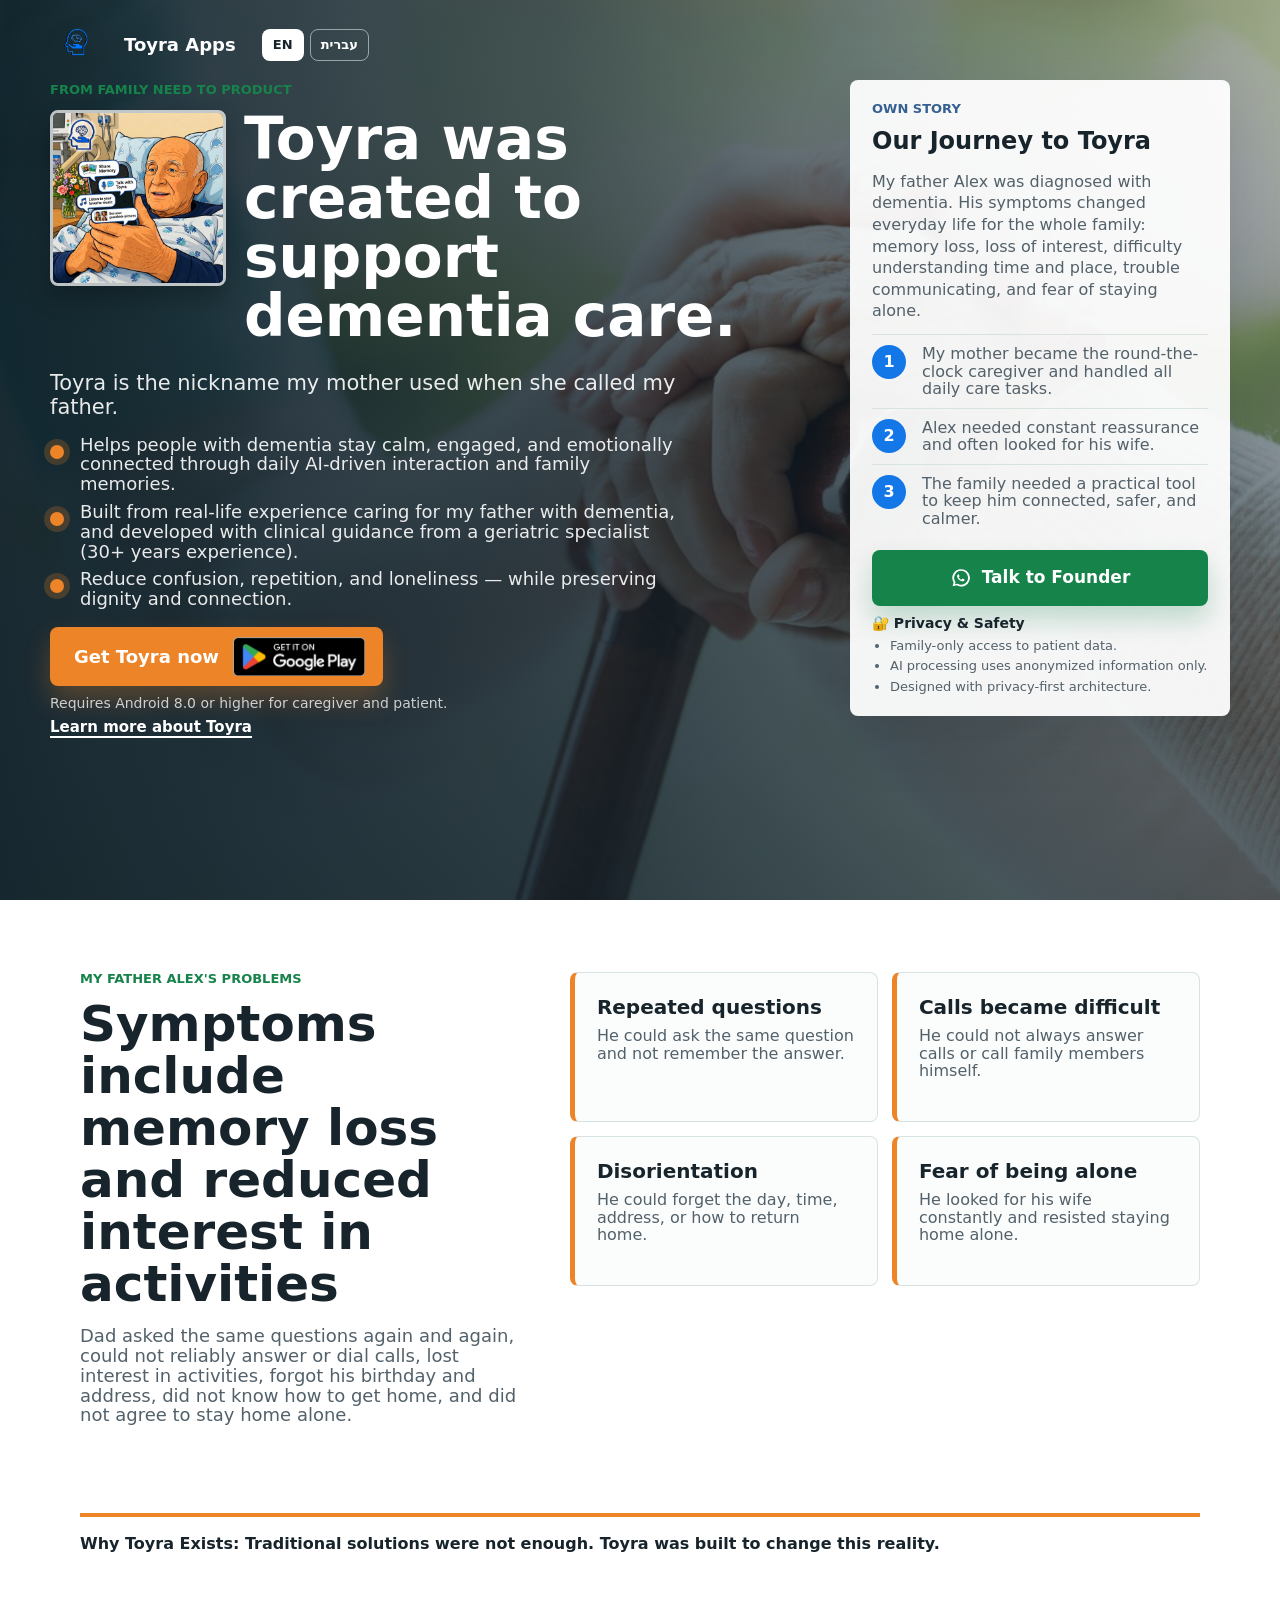
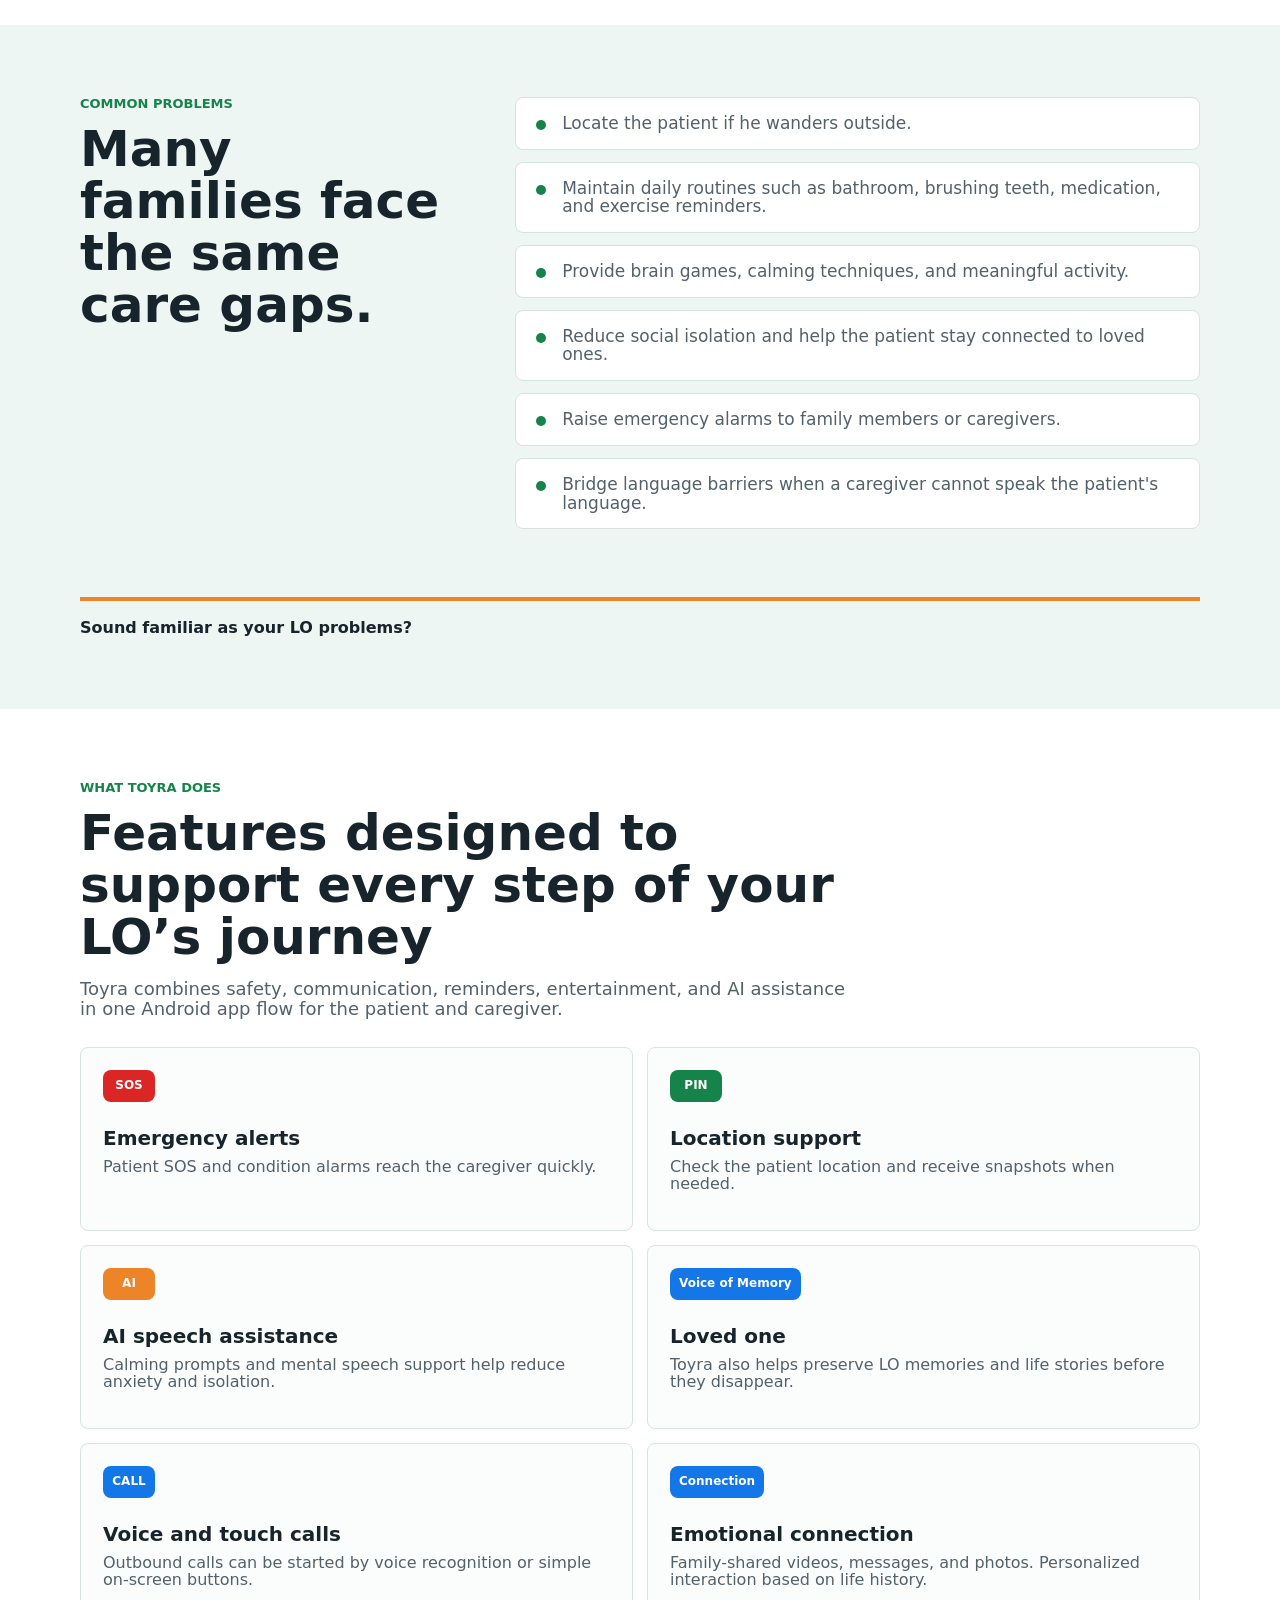
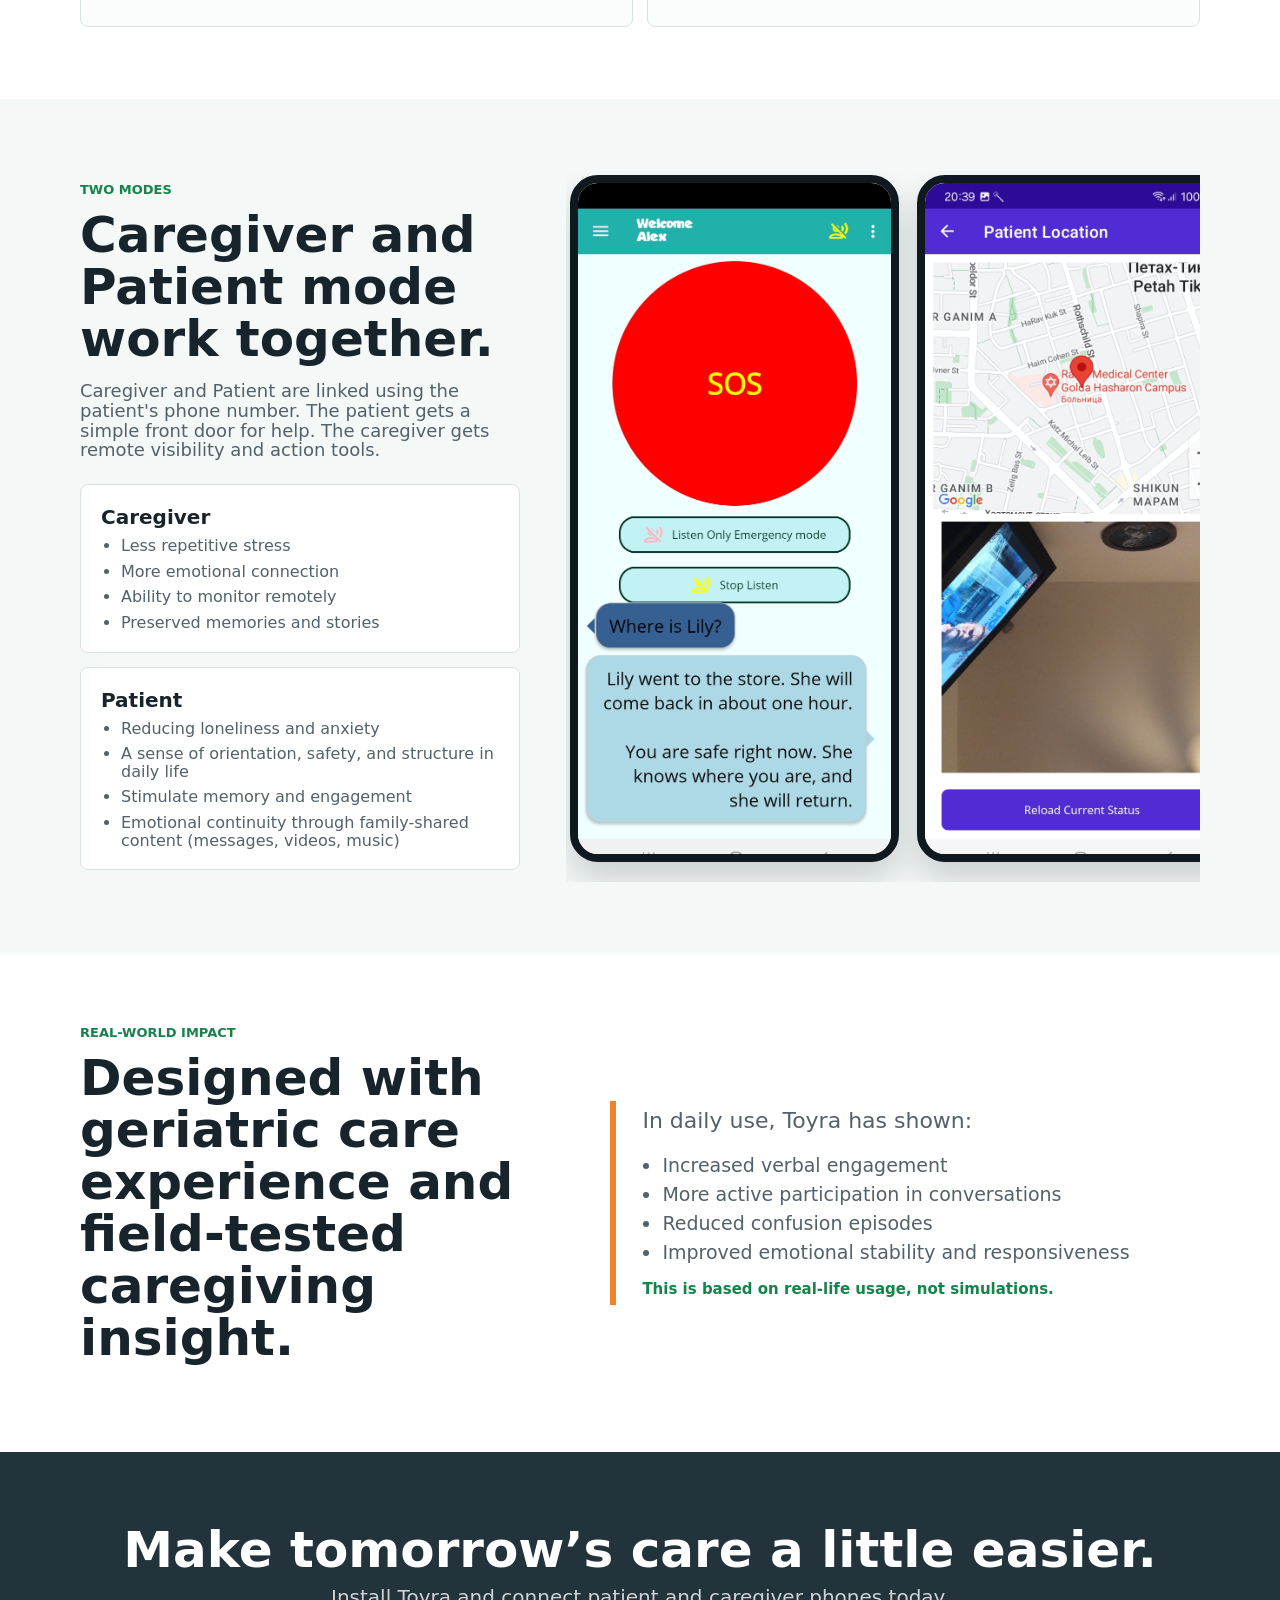
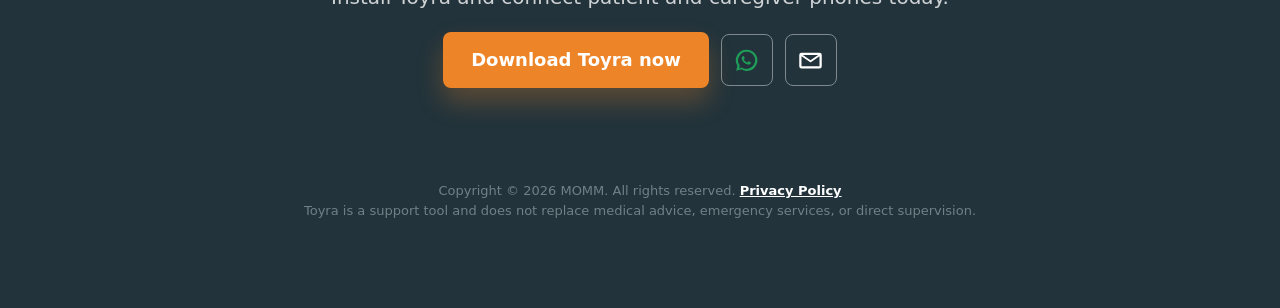
==== commit 68651db6: "cartoon styles" ====
--- a/index.html
+++ b/index.html
@@ -89,22 +89,23 @@
 
           <div class="hero-grid">
             <div class="hero-copy">
-              <p class="eyebrow">Own Story</p>
+              <p class="eyebrow">From family need to product</p>
               <div class="hero-title-row">
                 <div class="alex-photo">
-                  <img src="assets/Papa.jpeg" alt="Alex, whose dementia care story inspired Toyra.">
+                  <img src="assets/papa.png" alt="Alex, whose dementia care story inspired Toyra.">
                 </div>
-                <h1 id="hero-title">My father Alex was diagnosed with dementia.</h1>
+                <div class="hero-title-copy">
+                  <h1 id="hero-title">Toyra was created to support dementia care.</h1>
+                </div>
               </div>
               <p class="lede">
-                His symptoms changed everyday life for the whole family: memory loss, loss of interest,
-                difficulty understanding time and place, trouble communicating, and fear of staying alone.
+                Toyra is the nickname my mother used when she called my father.
               </p>
 
-              <ul class="benefits" aria-label="Own story details">
-                <li><strong>My mother became the round-the-clock caregiver</strong> and handled all daily care tasks.</li>
-                <li><strong>Alex needed constant reassurance</strong> and often looked for his wife.</li>
-                <li><strong>The family needed a practical tool</strong> to keep him connected, safer, and calmer.</li>
+              <ul class="benefits" aria-label="Product details">
+                <li>Helps people with dementia stay calm, engaged, and emotionally connected through daily AI-driven interaction and family memories.</li>
+                <li>Built from real-life experience caring for my father with dementia, and developed with clinical guidance from a geriatric specialist (30+ years experience).</li>
+                <li>Reduce confusion, repetition, and loneliness — while preserving dignity and connection.</li>
               </ul>
 
               <a
@@ -121,20 +122,20 @@
             </div>
 
             <aside class="signup-panel" aria-label="Own story summary">
-              <p class="panel-kicker">From family need to product</p>
-              <h2>Toyra was created to support dementia care at home.</h2>
-              <p class="name-origin">Toyra is the nickname my mother used when she called my father.</p>
+              <p class="panel-kicker">Own Story</p>
+              <h2>Our Journey to Toyra</h2>
+              <p class="name-origin">My father Alex was diagnosed with dementia. His symptoms changed everyday life for the whole family: memory loss, loss of interest, difficulty understanding time and place, trouble communicating, and fear of staying alone.</p>
               <div class="role-row">
                 <span>1</span>
-                <p>Helps people with dementia stay calm, engaged, and emotionally connected through daily AI-driven interaction and family memories.</p>
+                <p>My mother became the round-the-clock caregiver and handled all daily care tasks.</p>
               </div>
               <div class="role-row">
                 <span>2</span>
-                <p>Built from real-life experience caring for my father with dementia, and developed with clinical guidance from a geriatric specialist (30+ years experience).</p>
+                <p>Alex needed constant reassurance and often looked for his wife.</p>
               </div>
               <div class="role-row">
                 <span>3</span>
-                <p>Reduce confusion, repetition, and loneliness — while preserving dignity and connection.</p>
+                <p>The family needed a practical tool to keep him connected, safer, and calmer.</p>
               </div>
               <a
                 class="cta panel-cta whatsapp-cta"
@@ -163,9 +164,9 @@
         <div class="section-inner">
           <div class="problem-copy">
             <p class="eyebrow">My father Alex's problems</p>
-            <h2>The first problems were memory loss, lose interest in activities</h2>
+            <h2>Symptoms include memory loss and reduced interest in activities</h2>
             <p>
-              Alex asked the same questions again and again, could not reliably answer or dial calls,
+              Dad asked the same questions again and again, could not reliably answer or dial calls,
               lost interest in activities, forgot his birthday and address, did not know how to get home,
               and did not agree to stay home alone.
             </p>
@@ -210,6 +211,7 @@
             <li>Raise emergency alarms to family members or caregivers.</li>
             <li>Bridge language barriers when a caregiver cannot speak the patient's language.</li>
           </ul>
+          <p class="common-summary">Sound familiar as your LO problems?</p>
         </div>
       </section>
 
@@ -217,7 +219,7 @@
         <div class="section-inner">
           <div class="solution-heading">
             <p class="eyebrow">What Toyra Does</p>
-            <h2>Features built around those care moments.</h2>
+            <h2>Features designed to support every step of your LO’s journey</h2>
             <p>
               Toyra combines safety, communication, reminders, entertainment, and AI assistance in one
               Android app flow for the patient and caregiver.
@@ -326,13 +328,33 @@
         <div class="section-inner">
           <h2>Make tomorrow’s care a little easier.</h2>
           <p>Install Toyra and connect patient and caregiver phones today.</p>
-          <a
-            class="cta final-button"
-            href="https://play.google.com/store/apps/details?id=com.MOMM.Toyra&pcampaignid=web_share"
-            aria-label="Download Toyra on Google Play now"
-          >
-            Download Toyra now
-          </a>
+          <div class="final-actions">
+            <a
+              class="cta final-button"
+              href="https://play.google.com/store/apps/details?id=com.MOMM.Toyra&pcampaignid=web_share"
+              aria-label="Download Toyra on Google Play now"
+            >
+              Download Toyra now
+            </a>
+            <a
+              class="final-icon-button final-whatsapp"
+              href="https://api.whatsapp.com/send?phone=972503779955&text=I'm%20interested%20in%20Toyra"
+              aria-label="Contact Toyra on WhatsApp"
+            >
+              <svg class="whatsapp-icon" viewBox="0 0 32 32" aria-hidden="true" focusable="false">
+                <path d="M16 3.2A12.6 12.6 0 0 0 5.2 22.3L3.8 28l5.9-1.5A12.6 12.6 0 1 0 16 3.2Zm0 2.4a10.2 10.2 0 0 1 8.7 15.5 10.2 10.2 0 0 1-13.8 3.4l-.4-.2-3.2.8.8-3.1-.3-.5A10.2 10.2 0 0 1 16 5.6Zm-4.1 5.4c-.2 0-.5.1-.7.4-.2.3-.9.9-.9 2.2s.9 2.5 1.1 2.7c.1.2 1.8 2.9 4.5 3.9 2.2.9 2.7.7 3.2.6.5-.1 1.6-.7 1.8-1.3.2-.6.2-1.1.1-1.3-.1-.1-.2-.2-.5-.4l-1.8-.9c-.3-.1-.5-.2-.7.2-.2.3-.8.9-.9 1.1-.2.2-.3.2-.6.1-.3-.1-1.1-.4-2.1-1.3-.8-.7-1.3-1.5-1.5-1.8-.2-.3 0-.5.1-.6l.5-.6c.1-.2.2-.3.3-.5.1-.2 0-.4 0-.5l-.8-1.9c-.2-.5-.4-.5-.7-.5h-.4Z"></path>
+              </svg>
+            </a>
+            <a
+              class="final-icon-button final-email"
+              href="mailto:vovanb@gmail.com"
+              aria-label="Email Toyra"
+            >
+              <svg viewBox="0 0 24 24" aria-hidden="true" focusable="false">
+                <path d="M4 5h16a2 2 0 0 1 2 2v10a2 2 0 0 1-2 2H4a2 2 0 0 1-2-2V7a2 2 0 0 1 2-2Zm0 3.2V17h16V8.2l-7.4 5.1a1 1 0 0 1-1.1 0L4 8.2Zm1.2-1.2 6.8 4.7L18.8 7H5.2Z"></path>
+              </svg>
+            </a>
+          </div>
         </div>
       </section>
     </main>
@@ -428,15 +450,15 @@
           socialDescription: "Toyra helps caregivers support dementia care at home with communication, safety alerts, location support, reminders, and calming AI assistance.",
           brandLabel: "Toyra Apps",
           languageLabel: "Language",
-          heroLabel: "Own Story",
-          heroTitle: "My father Alex was diagnosed with dementia.",
+          heroLabel: "From family need to product",
+          heroTitle: "Toyra was created to support dementia care.",
           alexAlt: "Alex, whose dementia care story inspired Toyra.",
-          lede: "His symptoms changed everyday life for the whole family: memory loss, loss of interest, difficulty understanding time and place, trouble communicating, and fear of staying alone.",
-          benefitsLabel: "Own story details",
+          lede: "Toyra is the nickname my mother used when she called my father.",
+          benefitsLabel: "Product details",
           benefits: [
-            "<strong>My mother became the round-the-clock caregiver</strong> and handled all daily care tasks.",
-            "<strong>Alex needed constant reassurance</strong> and often looked for his wife.",
-            "<strong>The family needed a practical tool</strong> to keep him connected, safer, and calmer."
+            "Helps people with dementia stay calm, engaged, and emotionally connected through daily AI-driven interaction and family memories.",
+            "Built from real-life experience caring for my father with dementia, and developed with clinical guidance from a geriatric specialist (30+ years experience).",
+            "Reduce confusion, repetition, and loneliness — while preserving dignity and connection."
           ],
           primaryCta: "Get Toyra now",
           primaryCtaLabel: "Get Toyra on Google Play now",
@@ -444,13 +466,14 @@
           infoLink: "Learn more about Toyra",
           infoLinkUrl: "https://toyra.my.canva.site/",
           panelLabel: "Own story summary",
-          panelKicker: "From family need to product",
-          panelTitle: "Toyra was created to support dementia care at home.",
-          nameOrigin: "Toyra is the nickname my mother used when she called my father.",
+          panelKicker: "Own Story",
+          panelTitle: "Our Journey to Toyra",
+          nameOrigin: "My father Alex was diagnosed with dementia. His symptoms changed everyday life for the whole family: memory loss, loss of interest, difficulty understanding time and place, trouble communicating, and fear of staying alone.",
+          roleNumbers: ["1", "2", "3"],
           roles: [
-            "Helps people with dementia stay calm, engaged, and emotionally connected through daily AI-driven interaction and family memories.",
-            "Built from real-life experience caring for my father with dementia, and developed with clinical guidance from a geriatric specialist (30+ years experience).",
-            "Reduce confusion, repetition, and loneliness — while preserving dignity and connection."
+            "My mother became the round-the-clock caregiver and handled all daily care tasks.",
+            "Alex needed constant reassurance and often looked for his wife.",
+            "The family needed a practical tool to keep him connected, safer, and calmer."
           ],
           whatsapp: "Talk to Founder",
           whatsappLabel: "Contact Toyra on WhatsApp",
@@ -462,8 +485,8 @@
           ],
           proofLabel: "Alex problems and common dementia care problems",
           proofEyebrow: "My father Alex's problems",
-          proofTitle: "The first problems were memory loss, lose interest in activities",
-          proofCopy: "Alex asked the same questions again and again, could not reliably answer or dial calls, lost interest in activities, forgot his birthday and address, did not know how to get home, and did not agree to stay home alone.",
+          proofTitle: "Symptoms include memory loss and reduced interest in activities",
+          proofCopy: "Dad asked the same questions again and again, could not reliably answer or dial calls, lost interest in activities, forgot his birthday and address, did not know how to get home, and did not agree to stay home alone.",
           whyToyraSummary: "<strong>Why Toyra Exists:</strong> Traditional solutions were not enough. Toyra was built to change this reality.",
           problems: [
             ["Repeated questions", "He could ask the same question and not remember the answer."],
@@ -482,9 +505,10 @@
             "Raise emergency alarms to family members or caregivers.",
             "Bridge language barriers when a caregiver cannot speak the patient's language."
           ],
+          commonSummary: "Sound familiar as your LO problems?",
           featuresLabel: "Toyra solution features",
           solutionEyebrow: "What Toyra Does",
-          solutionTitle: "Features built around those care moments.",
+          solutionTitle: "Features designed to support every step of your LO’s journey",
           solutionCopy: "Toyra combines safety, communication, reminders, entertainment, and AI assistance in one Android app flow for the patient and caregiver.",
           featureItems: [
             ["SOS", "Emergency alerts", "Patient SOS and condition alarms reach the caregiver quickly."],
@@ -539,6 +563,8 @@
           finalCopy: "Install Toyra and connect patient and caregiver phones today.",
           finalButton: "Download Toyra now",
           finalButtonLabel: "Download Toyra on Google Play now",
+          finalWhatsAppLabel: "Contact Toyra on WhatsApp",
+          finalEmailLabel: "Email Toyra",
           floating: "Get Toyra now",
           floatingLabel: "Get Toyra now",
           privacyLink: "Privacy Policy",
@@ -555,15 +581,15 @@
           socialDescription: "Toyra עוזרת למטפלים לתמוך בטיפול בדמנציה בבית עם תקשורת, התרעות בטיחות, מיקום, תזכורות וסיוע AI מרגיע.",
           brandLabel: "Toyra Apps",
           languageLabel: "שפה",
-          heroLabel: "הסיפור האישי",
-          heroTitle: "אבי אלכס אובחן עם דמנציה.",
+          heroLabel: "מצורך משפחתי למוצר",
+          heroTitle: "Toyra נוצרה כדי לתמוך בטיפול בדמנציה.",
           alexAlt: "אלכס, שסיפור הטיפול בו נתן השראה ל-Toyra.",
-          lede: "התסמינים שלו שינו את חיי היום יום של כל המשפחה: אובדן זיכרון, אובדן עניין, קושי להבין זמן ומקום, קושי לתקשר ופחד להישאר לבד.",
-          benefitsLabel: "פרטי הסיפור האישי",
+          lede: "Toyra הוא שם החיבה שאמי קראה בו לאבי.",
+          benefitsLabel: "פרטי המוצר",
           benefits: [
-            "<strong>אמי הפכה למטפלת מסביב לשעון</strong> וטיפלה בכל משימות היום יום.",
-            "<strong>אלכס היה צריך הרגעה מתמדת</strong> ולעיתים קרובות חיפש את אשתו.",
-            "<strong>המשפחה הייתה זקוקה לכלי מעשי</strong> שיעזור לו להישאר מחובר, בטוח ורגוע יותר."
+            "עוזרת לאנשים עם דמנציה להישאר רגועים, מעורבים ומחוברים רגשית באמצעות אינטראקציה יומית מונעת AI וזיכרונות משפחתיים.",
+            "נבנתה מתוך ניסיון חיים אמיתי בטיפול באבי עם דמנציה, ופותחה בליווי קליני של מומחה גריאטרי עם יותר מ-30 שנות ניסיון.",
+            "מפחיתה בלבול, חזרתיות ובדידות — תוך שמירה על כבוד, חיבור וקרבה."
           ],
           primaryCta: "הורדת Toyra",
           primaryCtaLabel: "הורדת Toyra מ-Google Play",
@@ -571,13 +597,14 @@
           infoLink: "למידע נוסף על Toyra",
           infoLinkUrl: "https://toyra.my.canva.site/heb",
           panelLabel: "סיכום הסיפור האישי",
-          panelKicker: "מצורך משפחתי למוצר",
-          panelTitle: "Toyra נוצרה כדי לתמוך בטיפול בדמנציה בבית.",
-          nameOrigin: "Toyra הוא הכינוי שאמי השתמשה בו כשקראה לאבי.",
+          panelKicker: "הסיפור האישי",
+          panelTitle: "המסע שלנו לToyra",
+          nameOrigin: "אבי אלכס אובחן עם דמנציה. התסמינים שלו שינו את חיי היום יום של כל המשפחה: אובדן זיכרון, אובדן עניין, קושי להבין זמן ומקום, קושי לתקשר ופחד להישאר לבד.",
+          roleNumbers: ["1", "2", "3"],
           roles: [
-            "עוזרת לאנשים עם דמנציה להישאר רגועים, מעורבים ומחוברים רגשית באמצעות אינטראקציה יומית מונעת AI וזיכרונות משפחתיים.",
-            "נבנתה מתוך ניסיון חיים אמיתי בטיפול באבי עם דמנציה, ופותחה בליווי קליני של מומחה גריאטרי עם יותר מ-30 שנות ניסיון.",
-            "מפחיתה בלבול, חזרתיות ובדידות — תוך שמירה על כבוד, חיבור וקרבה."
+            "אמי הפכה למטפלת מסביב לשעון וטיפלה בכל משימות היום יום.",
+            "אלכס היה צריך הרגעה מתמדת ולעיתים קרובות חיפש את אשתו.",
+            "המשפחה הייתה זקוקה לכלי מעשי שיעזור לו להישאר מחובר, בטוח ורגוע יותר."
           ],
           whatsapp: "דברו עם היזם",
           whatsappLabel: "יצירת קשר עם Toyra ב-WhatsApp",
@@ -589,8 +616,8 @@
           ],
           proofLabel: "הבעיות של אלכס ובעיות נפוצות בטיפול בדמנציה",
           proofEyebrow: "הבעיות של אבי אלכס",
-          proofTitle: "הבעיות הראשונות היו אובדן זיכרון ואובדן עניין בפעילויות",
-          proofCopy: "אלכס שאל את אותן שאלות שוב ושוב, לא תמיד הצליח לענות לשיחות או לחייג, איבד עניין בפעילויות, שכח את יום ההולדת והכתובת שלו, לא ידע איך לחזור הביתה ולא הסכים להישאר לבד בבית.",
+          proofTitle: "התסמינים כוללים אובדן זיכרון וירידה בעניין בפעילויות",
+          proofCopy: "אבא שאל את אותן שאלות שוב ושוב, לא תמיד הצליח לענות לשיחות או לחייג, איבד עניין בפעילויות, שכח את יום ההולדת והכתובת שלו, לא ידע איך לחזור הביתה ולא הסכים להישאר לבד בבית.",
           whyToyraSummary: "<strong>למה Toyra קיימת:</strong> הפתרונות המסורתיים לא הספיקו. Toyra נבנתה כדי לשנות את המציאות הזו.",
           problems: [
             ["שאלות חוזרות", "הוא היה יכול לשאול את אותה שאלה ולא לזכור את התשובה."],
@@ -609,9 +636,10 @@
             "להעביר התרעות חירום לבני משפחה או למטפלים.",
             "לגשר על פערי שפה כאשר המטפל אינו מדבר את שפת המטופל."
           ],
+          commonSummary: "נשמע מוכר כבעיות של יקירכם?",
           featuresLabel: "יכולות הפתרון של Toyra",
           solutionEyebrow: "מה Toyra עושה",
-          solutionTitle: "יכולות שנבנו סביב רגעי הטיפול האלה.",
+          solutionTitle: "פיצ'רים שנבנו כדי לתמוך בכל שלב במסע של יקיריכם",
           solutionCopy: "Toyra משלבת בטיחות, תקשורת, תזכורות, בידור וסיוע AI בתהליך אחד באפליקציית Android עבור המטופל והמטפל.",
           featureItems: [
             ["SOS", "התרעות חירום", "כפתור SOS והתרעות מצב מהמטופל מגיעים במהירות למטפל."],
@@ -666,6 +694,8 @@
           finalCopy: "התקינו את Toyra וחברו היום את הטלפון של המטופל והמטפל.",
           finalButton: "הורדת Toyra",
           finalButtonLabel: "הורדת Toyra מ-Google Play",
+          finalWhatsAppLabel: "יצירת קשר עם Toyra ב-WhatsApp",
+          finalEmailLabel: "שליחת אימייל ל-Toyra",
           floating: "הורדת Toyra",
           floatingLabel: "הורדת Toyra",
           privacyLink: "מדיניות פרטיות",
@@ -728,6 +758,7 @@
         setText(".signup-panel .panel-kicker", copy.panelKicker);
         setText(".signup-panel h2", copy.panelTitle);
         setText(".name-origin", copy.nameOrigin);
+        setList(".role-row span", copy.roleNumbers || ["1", "2", "3"]);
         setList(".role-row p", copy.roles);
         setText(".whatsapp-label", copy.whatsapp);
         setAttr(".whatsapp-cta", "aria-label", copy.whatsappLabel);
@@ -748,6 +779,7 @@
         setText(".common-problems .eyebrow", copy.commonEyebrow);
         setText(".common-grid h2", copy.commonTitle);
         setList(".common-list li", copy.commonItems);
+        setText(".common-summary", copy.commonSummary);
         setAttr(".features-section", "aria-label", copy.featuresLabel);
         setText(".solution-heading .eyebrow", copy.solutionEyebrow);
         setText(".solution-heading h2", copy.solutionTitle);
@@ -784,6 +816,8 @@
         setText(".final-cta p", copy.finalCopy);
         setText(".final-button", copy.finalButton);
         setAttr(".final-button", "aria-label", copy.finalButtonLabel);
+        setAttr(".final-whatsapp", "aria-label", copy.finalWhatsAppLabel);
+        setAttr(".final-email", "aria-label", copy.finalEmailLabel);
         setText(".floating-cta", copy.floating);
         setAttr(".floating-cta", "aria-label", copy.floatingLabel);
         setText("footer a", copy.privacyLink);
--- a/styles.css
+++ b/styles.css
@@ -36,8 +36,14 @@
 main,
 footer,
 section {
+  position: relative;
   max-width: 100%;
   overflow-x: hidden;
+}
+
+section {
+  isolation: isolate;
+  contain: paint;
 }
 
 [dir="rtl"] body {
@@ -143,10 +149,14 @@
 
 .hero-title-row {
   display: grid;
-  grid-template-columns: clamp(76px, 8vw, 104px) minmax(0, 1fr);
-  align-items: stretch;
-  gap: 14px;
-  margin-bottom: 12px;
+  grid-template-columns: clamp(132px, 15vw, 176px) minmax(0, 1fr);
+  align-items: start;
+  gap: 18px;
+  margin-bottom: 16px;
+}
+
+.hero-title-copy {
+  min-width: 0;
 }
 
 .eyebrow,
@@ -176,9 +186,9 @@
 
 h1 {
   max-width: none;
-  margin-bottom: 0;
-  font-size: clamp(42px, 7.2vw, 68px);
-  line-height: 0.98;
+  margin-bottom: 10px;
+  font-size: clamp(38px, 6.2vw, 58px);
+  line-height: 1.02;
   letter-spacing: 0;
   overflow-wrap: anywhere;
 }
@@ -199,7 +209,8 @@
 
 .alex-photo {
   width: 100%;
-  min-height: 100%;
+  aspect-ratio: 1;
+  align-self: start;
   margin: 0;
   border: 3px solid rgba(255, 255, 255, 0.72);
   border-radius: 8px;
@@ -208,6 +219,7 @@
 }
 
 .alex-photo img {
+  display: block;
   width: 100%;
   height: 100%;
   object-fit: cover;
@@ -218,7 +230,7 @@
   max-width: 650px;
   margin-bottom: 16px;
   color: rgba(255, 255, 255, 0.9);
-  font-size: clamp(18px, 2.6vw, 23px);
+  font-size: clamp(17px, 2.2vw, 21px);
 }
 
 .benefits {
@@ -360,6 +372,14 @@
   font-weight: 900;
 }
 
+.role-row:has(span:empty) {
+  grid-template-columns: 1fr;
+}
+
+.role-row span:empty {
+  display: none;
+}
+
 .role-row p,
 .privacy-note {
   margin-bottom: 0;
@@ -458,7 +478,8 @@
   font-size: 18px;
 }
 
-.why-toyra-summary {
+.why-toyra-summary,
+.common-summary {
   grid-column: 1 / -1;
   margin: 18px 0 0;
   padding-top: 18px;
@@ -730,9 +751,53 @@
   font-size: 20px;
 }
 
+.final-actions {
+  display: flex;
+  flex-wrap: wrap;
+  justify-content: center;
+  align-items: center;
+  gap: 12px;
+}
+
 .final-button {
   padding: 0 28px;
   font-size: 18px;
+}
+
+.final-icon-button {
+  display: inline-grid;
+  width: 52px;
+  height: 52px;
+  place-items: center;
+  border: 1px solid rgba(255, 255, 255, 0.42);
+  border-radius: 8px;
+  color: #ffffff;
+  background: transparent;
+  text-decoration: none;
+  box-shadow: none;
+  transition: transform 180ms ease, background-color 180ms ease, border-color 180ms ease;
+}
+
+.final-icon-button:hover,
+.final-icon-button:focus-visible {
+  transform: translateY(-2px);
+  border-color: rgba(255, 255, 255, 0.78);
+  background: rgba(255, 255, 255, 0.1);
+}
+
+.final-icon-button svg {
+  width: 27px;
+  height: 27px;
+  fill: currentColor;
+}
+
+.final-whatsapp {
+  background: transparent;
+  color: #1f9d58;
+}
+
+.final-email {
+  background: transparent;
 }
 
 .floating-cta {
@@ -825,8 +890,8 @@
   }
 
   .hero-title-row {
-    grid-template-columns: 52px minmax(0, 1fr);
-    gap: 10px;
+    grid-template-columns: 86px minmax(0, 1fr);
+    gap: 12px;
   }
 
   .alex-photo {
@@ -834,7 +899,7 @@
   }
 
   h1 {
-    font-size: 35px;
+    font-size: 31px;
     line-height: 1.08;
     max-width: none;
   }
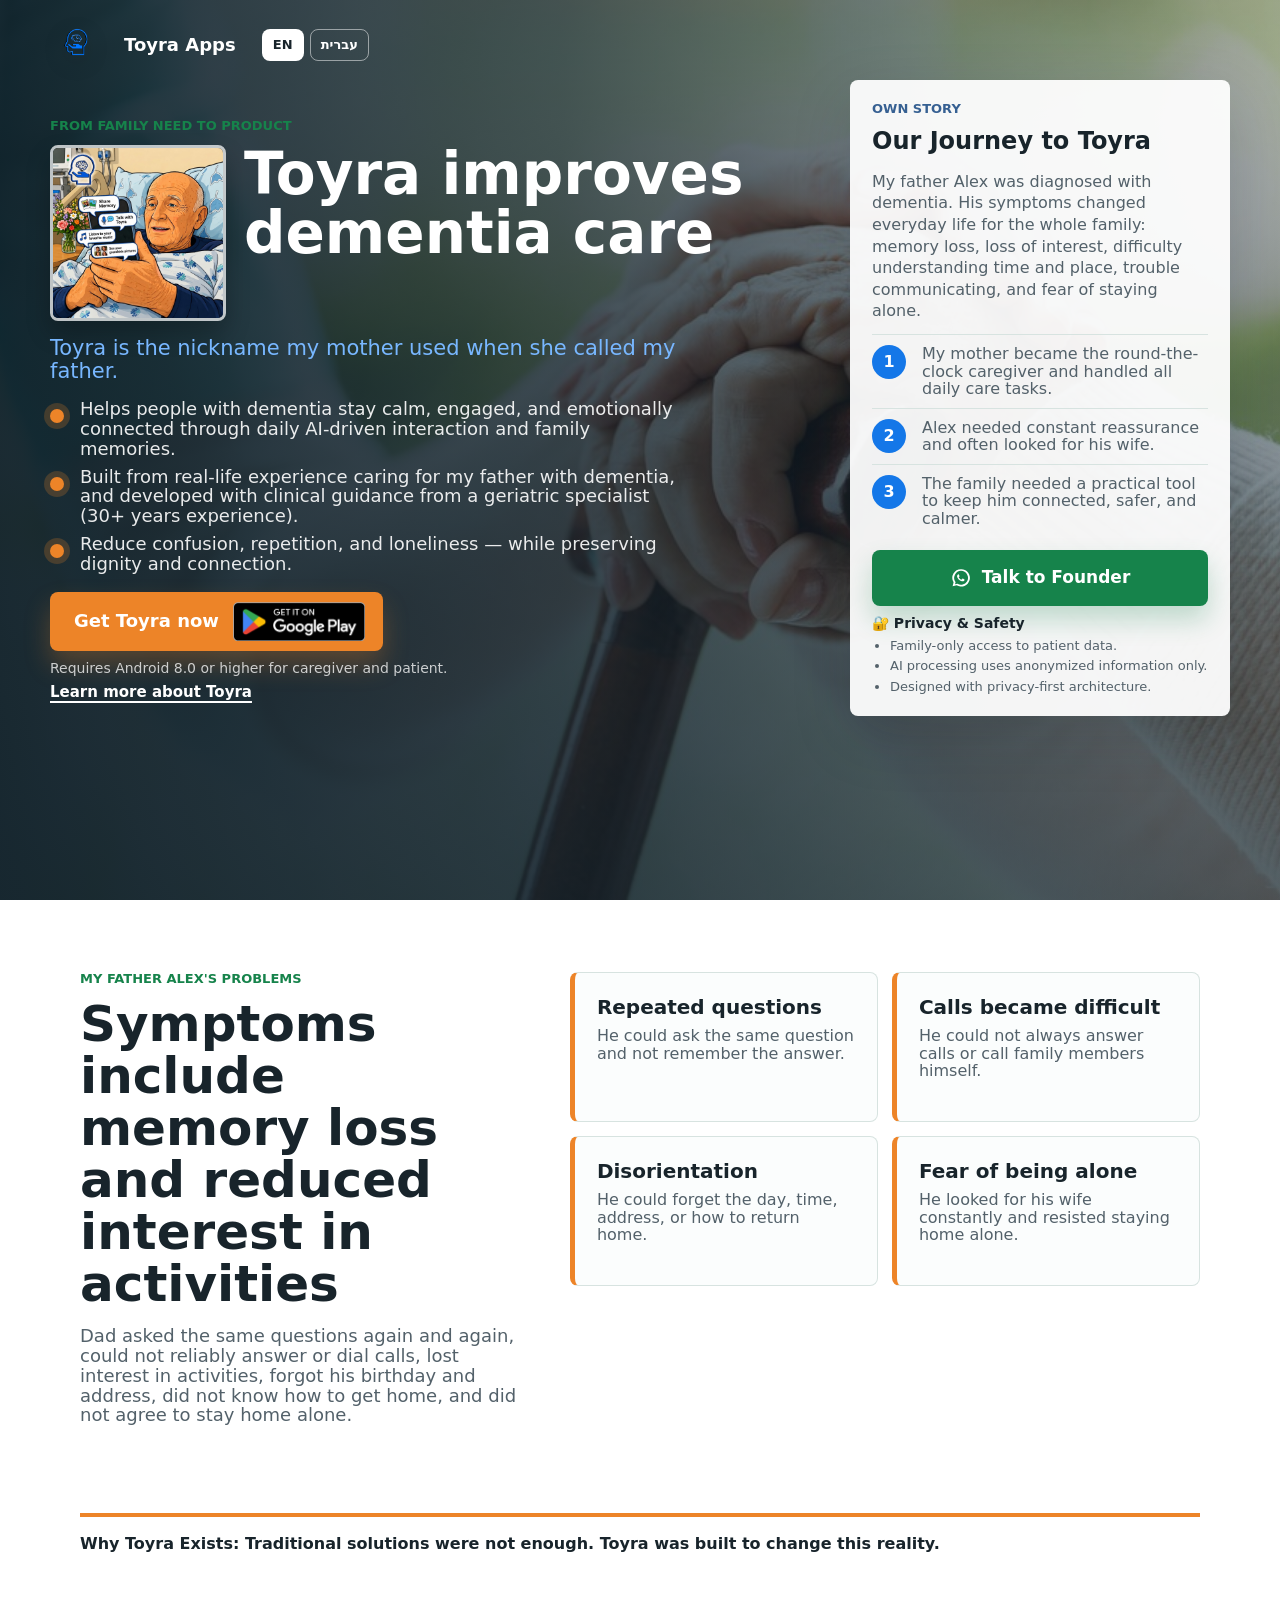
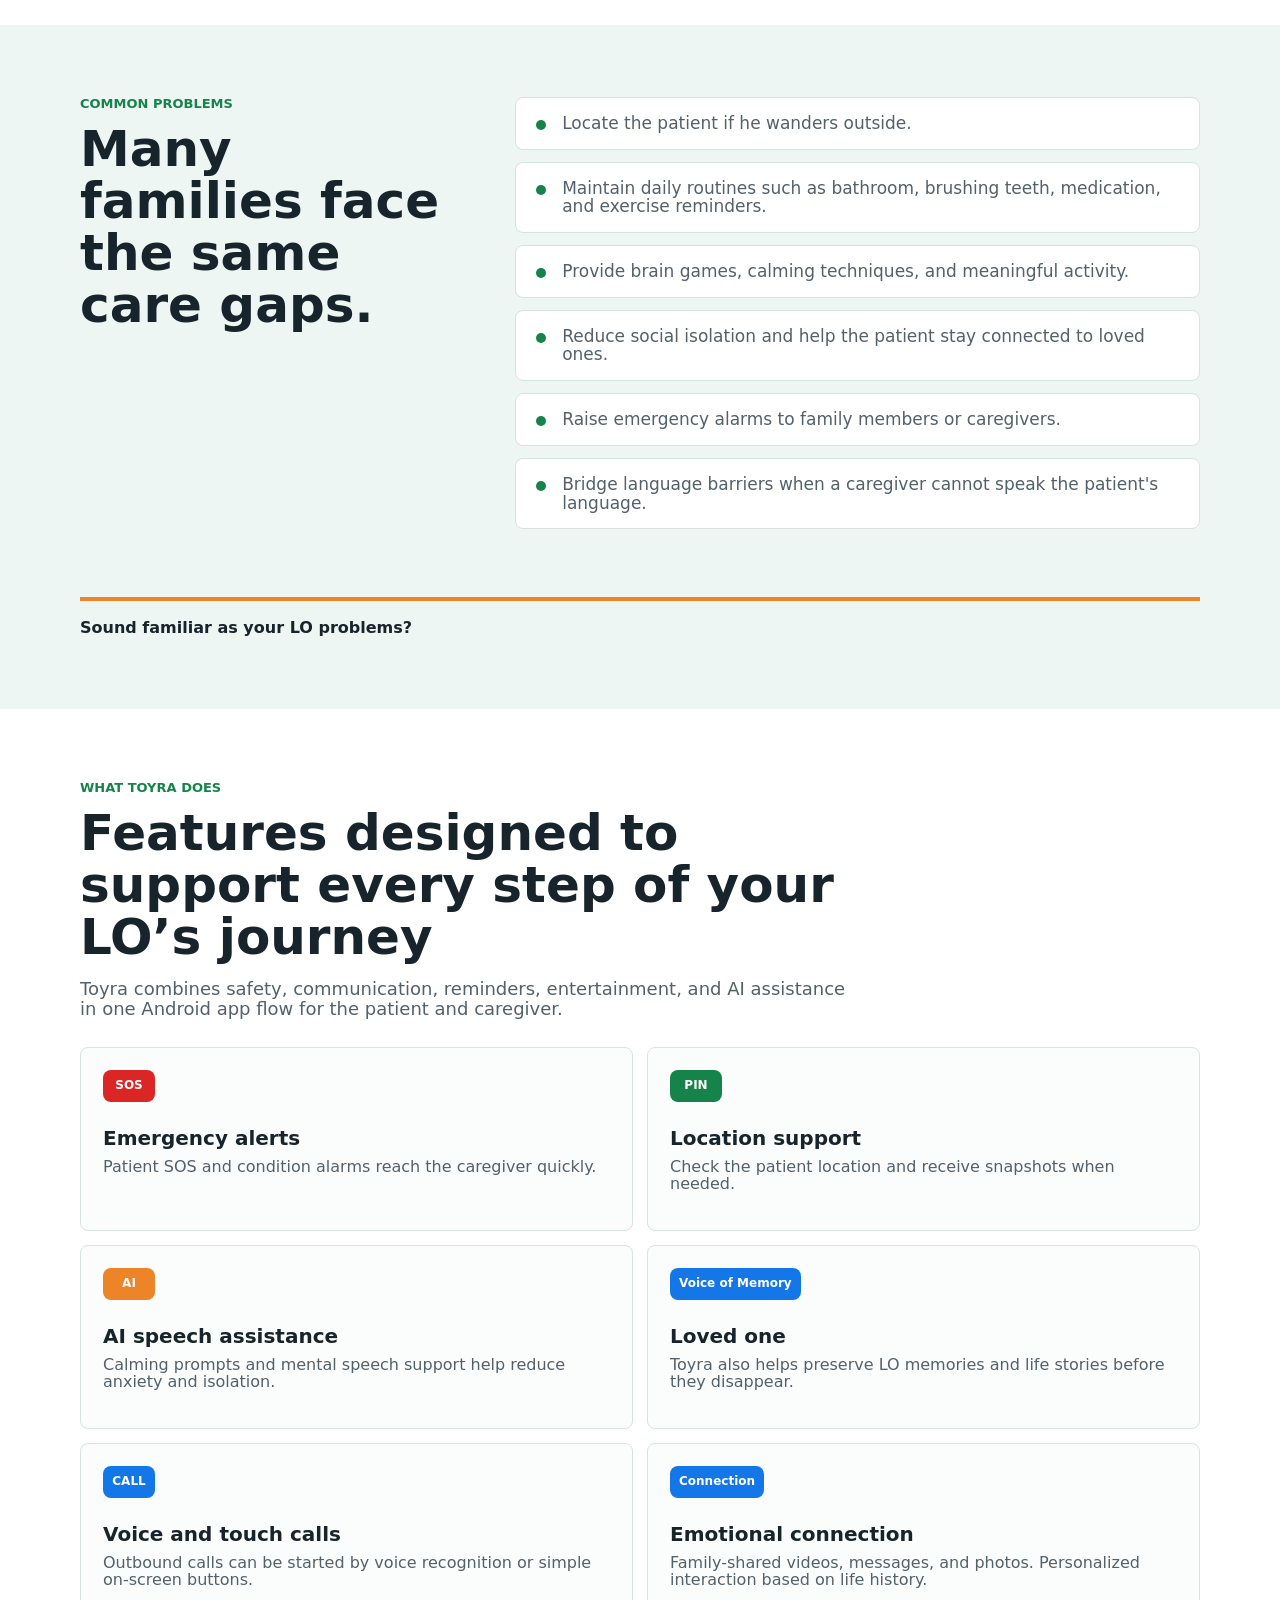
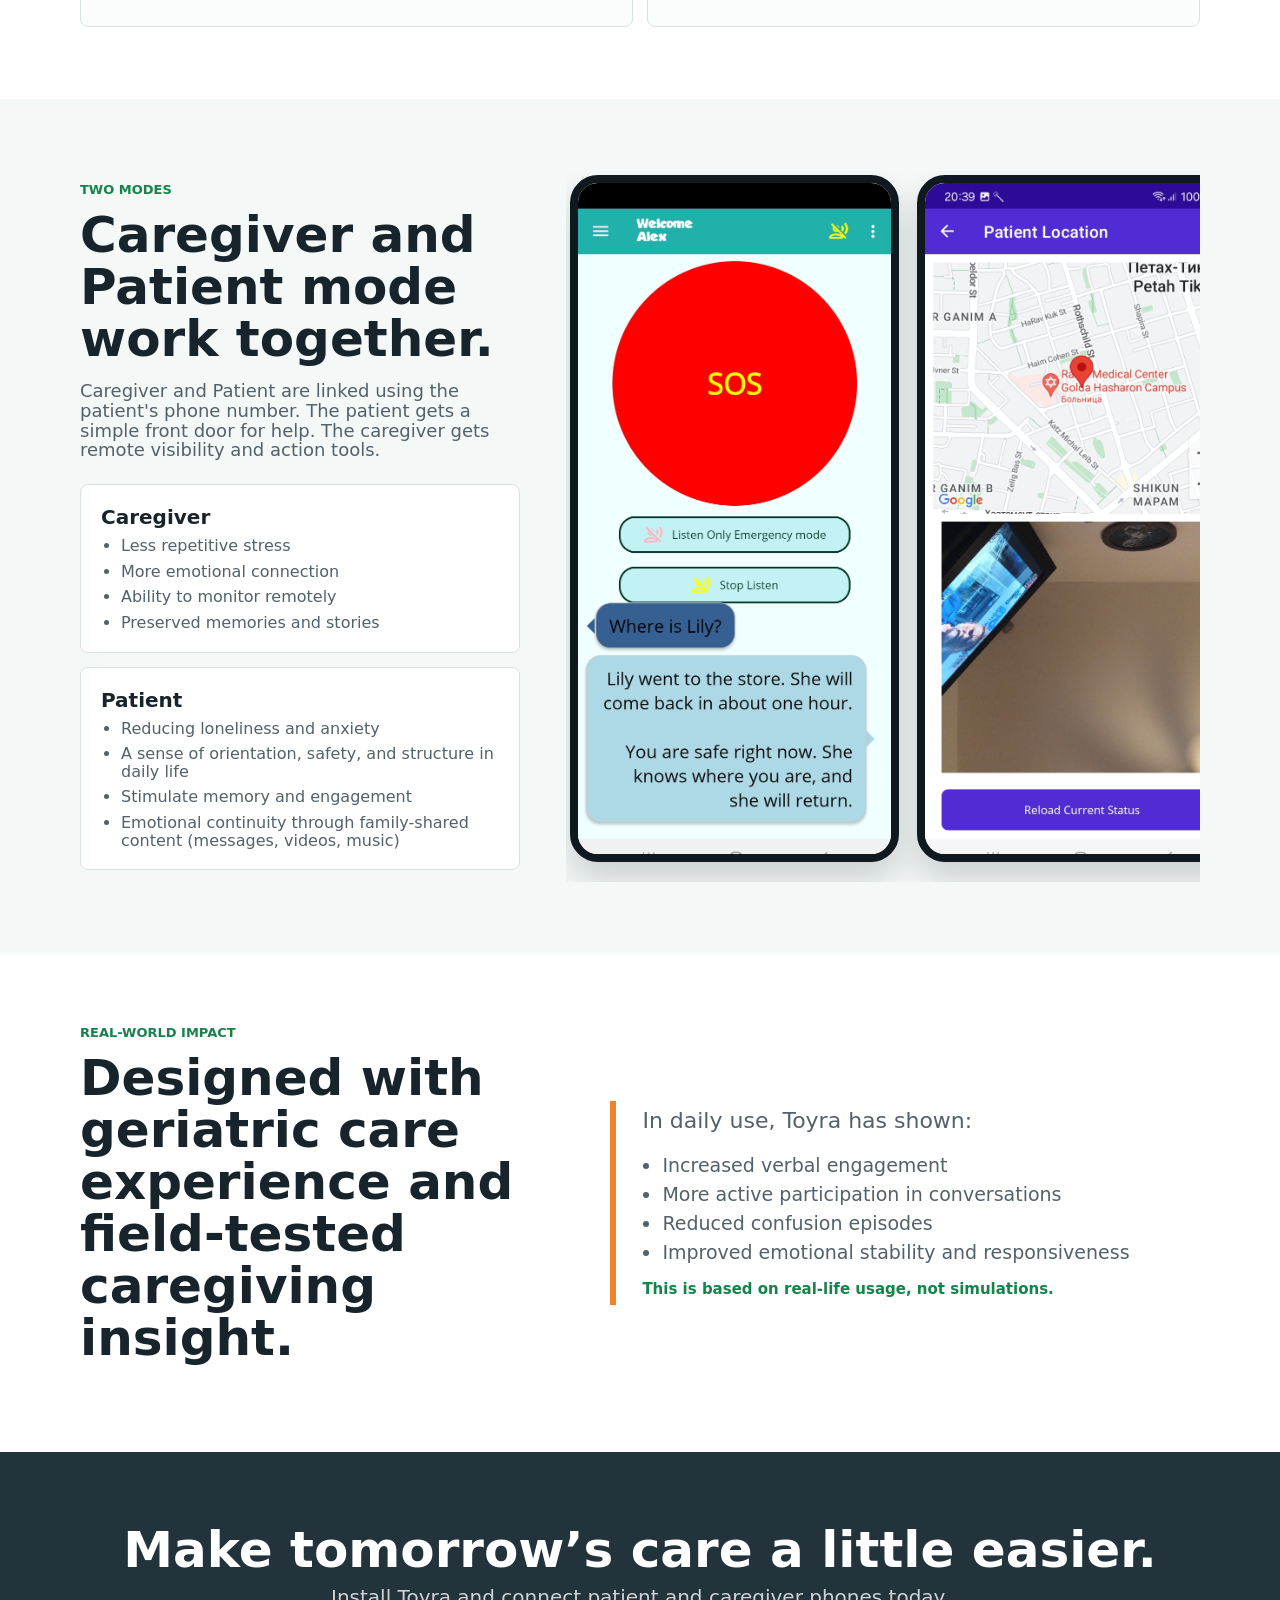
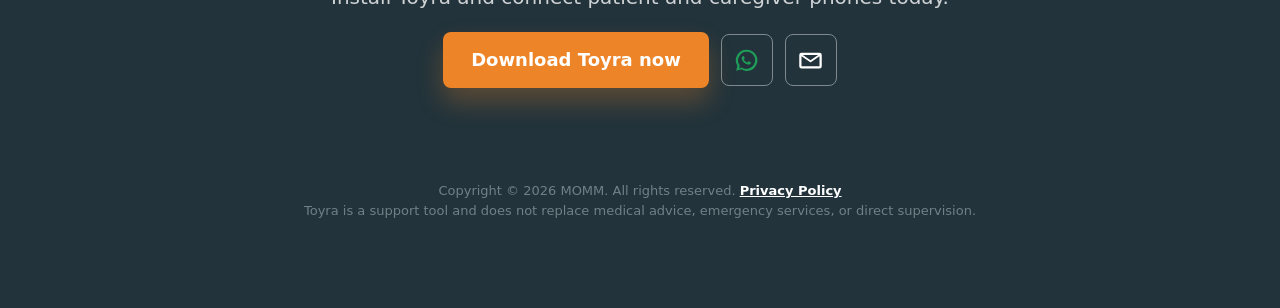
==== commit a870673b: "blue colour" ====
--- a/index.html
+++ b/index.html
@@ -95,7 +95,7 @@
                   <img src="assets/papa.png" alt="Alex, whose dementia care story inspired Toyra.">
                 </div>
                 <div class="hero-title-copy">
-                  <h1 id="hero-title">Toyra was created to support dementia care.</h1>
+                  <h1 id="hero-title">Toyra improves dementia care</h1>
                 </div>
               </div>
               <p class="lede">
@@ -451,7 +451,7 @@
           brandLabel: "Toyra Apps",
           languageLabel: "Language",
           heroLabel: "From family need to product",
-          heroTitle: "Toyra was created to support dementia care.",
+          heroTitle: "Toyra improves dementia care",
           alexAlt: "Alex, whose dementia care story inspired Toyra.",
           lede: "Toyra is the nickname my mother used when she called my father.",
           benefitsLabel: "Product details",
@@ -582,7 +582,7 @@
           brandLabel: "Toyra Apps",
           languageLabel: "שפה",
           heroLabel: "מצורך משפחתי למוצר",
-          heroTitle: "Toyra נוצרה כדי לתמוך בטיפול בדמנציה.",
+          heroTitle: "Toyra משפרת את הטיפול בדמנציה",
           alexAlt: "אלכס, שסיפור הטיפול בו נתן השראה ל-Toyra.",
           lede: "Toyra הוא שם החיבה שאמי קראה בו לאבי.",
           benefitsLabel: "פרטי המוצר",
@@ -591,8 +591,8 @@
             "נבנתה מתוך ניסיון חיים אמיתי בטיפול באבי עם דמנציה, ופותחה בליווי קליני של מומחה גריאטרי עם יותר מ-30 שנות ניסיון.",
             "מפחיתה בלבול, חזרתיות ובדידות — תוך שמירה על כבוד, חיבור וקרבה."
           ],
-          primaryCta: "הורדת Toyra",
-          primaryCtaLabel: "הורדת Toyra מ-Google Play",
+          primaryCta: "התקנת Toyra",
+          primaryCtaLabel: "התקנת Toyra מ-Google Play",
           compatibility: "נדרש Android 8.0 ומעלה עבור המטפל והמטופל.",
           infoLink: "למידע נוסף על Toyra",
           infoLinkUrl: "https://toyra.my.canva.site/heb",
@@ -689,15 +689,15 @@
             "שיפור ביציבות רגשית ובתגובתיות"
           ],
           quoteCredit: "זה מבוסס על שימוש אמיתי, לא על סימולציות.",
-          finalLabel: "הורדת Toyra",
+          finalLabel: "התקנת Toyra",
           finalTitle: "להפוך את הטיפול של מחר לקצת קל יותר.",
           finalCopy: "התקינו את Toyra וחברו היום את הטלפון של המטופל והמטפל.",
-          finalButton: "הורדת Toyra",
-          finalButtonLabel: "הורדת Toyra מ-Google Play",
+          finalButton: "התקנת Toyra",
+          finalButtonLabel: "התקנת Toyra מ-Google Play",
           finalWhatsAppLabel: "יצירת קשר עם Toyra ב-WhatsApp",
           finalEmailLabel: "שליחת אימייל ל-Toyra",
-          floating: "הורדת Toyra",
-          floatingLabel: "הורדת Toyra",
+          floating: "התקנת Toyra",
+          floatingLabel: "התקנת Toyra",
           privacyLink: "מדיניות פרטיות",
           footerSupport: "Toyra היא כלי תמיכה ואינה מחליפה ייעוץ רפואי, שירותי חירום או השגחה ישירה."
         }
--- a/styles.css
+++ b/styles.css
@@ -229,7 +229,7 @@
 .lede {
   max-width: 650px;
   margin-bottom: 16px;
-  color: rgba(255, 255, 255, 0.9);
+  color: #78b7ff;
   font-size: clamp(17px, 2.2vw, 21px);
 }
 
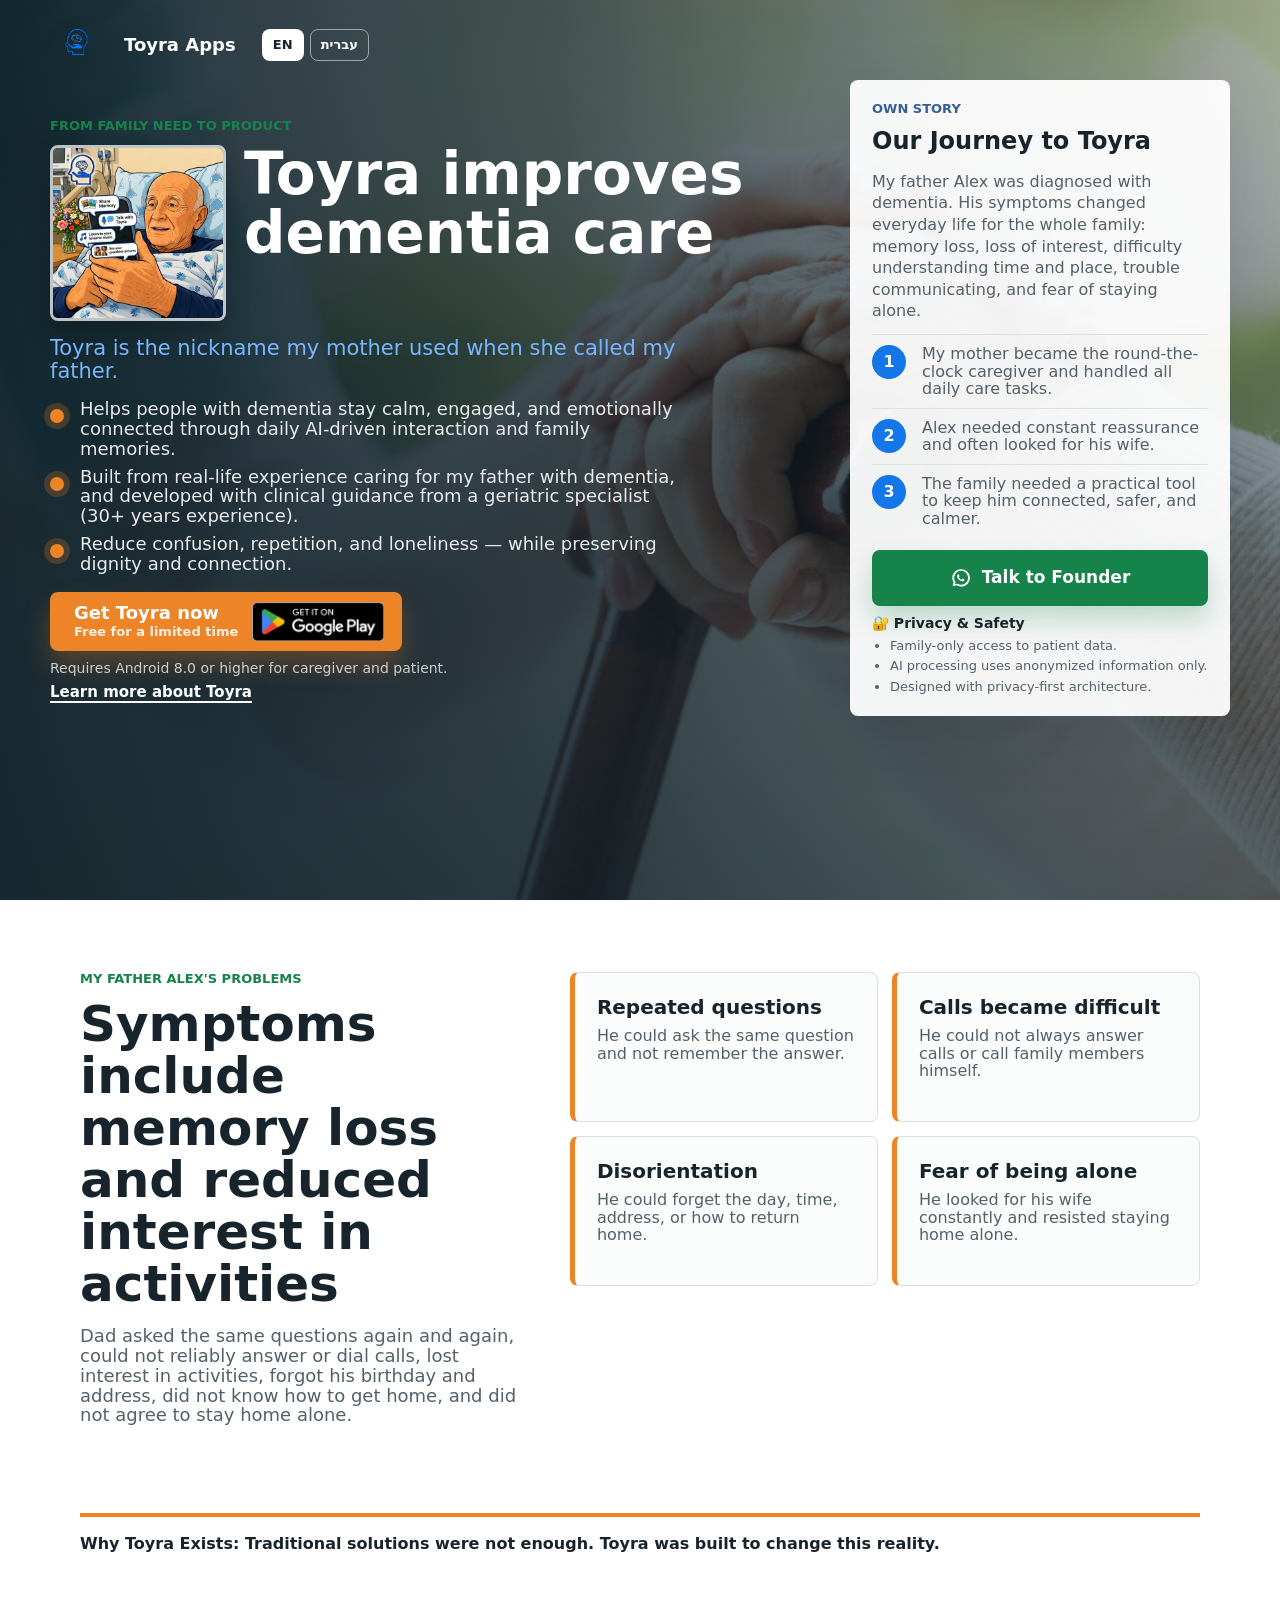
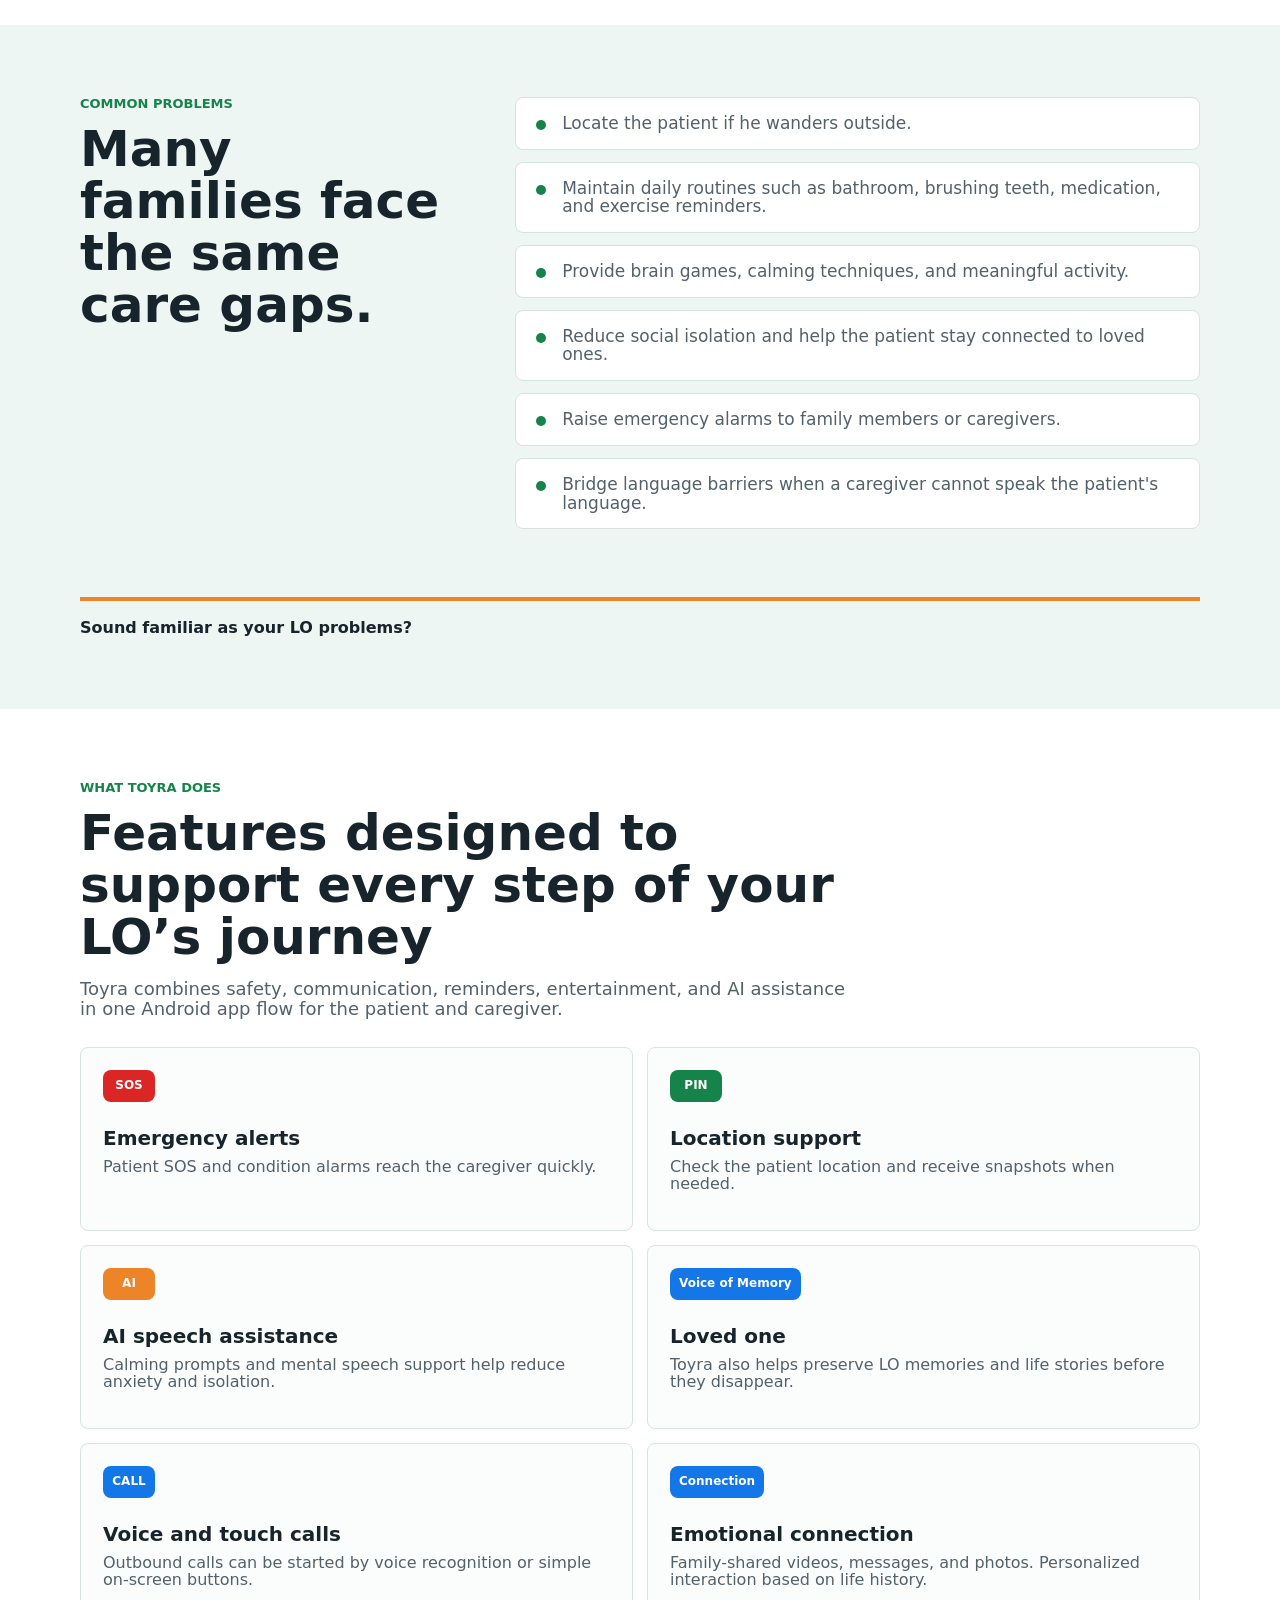
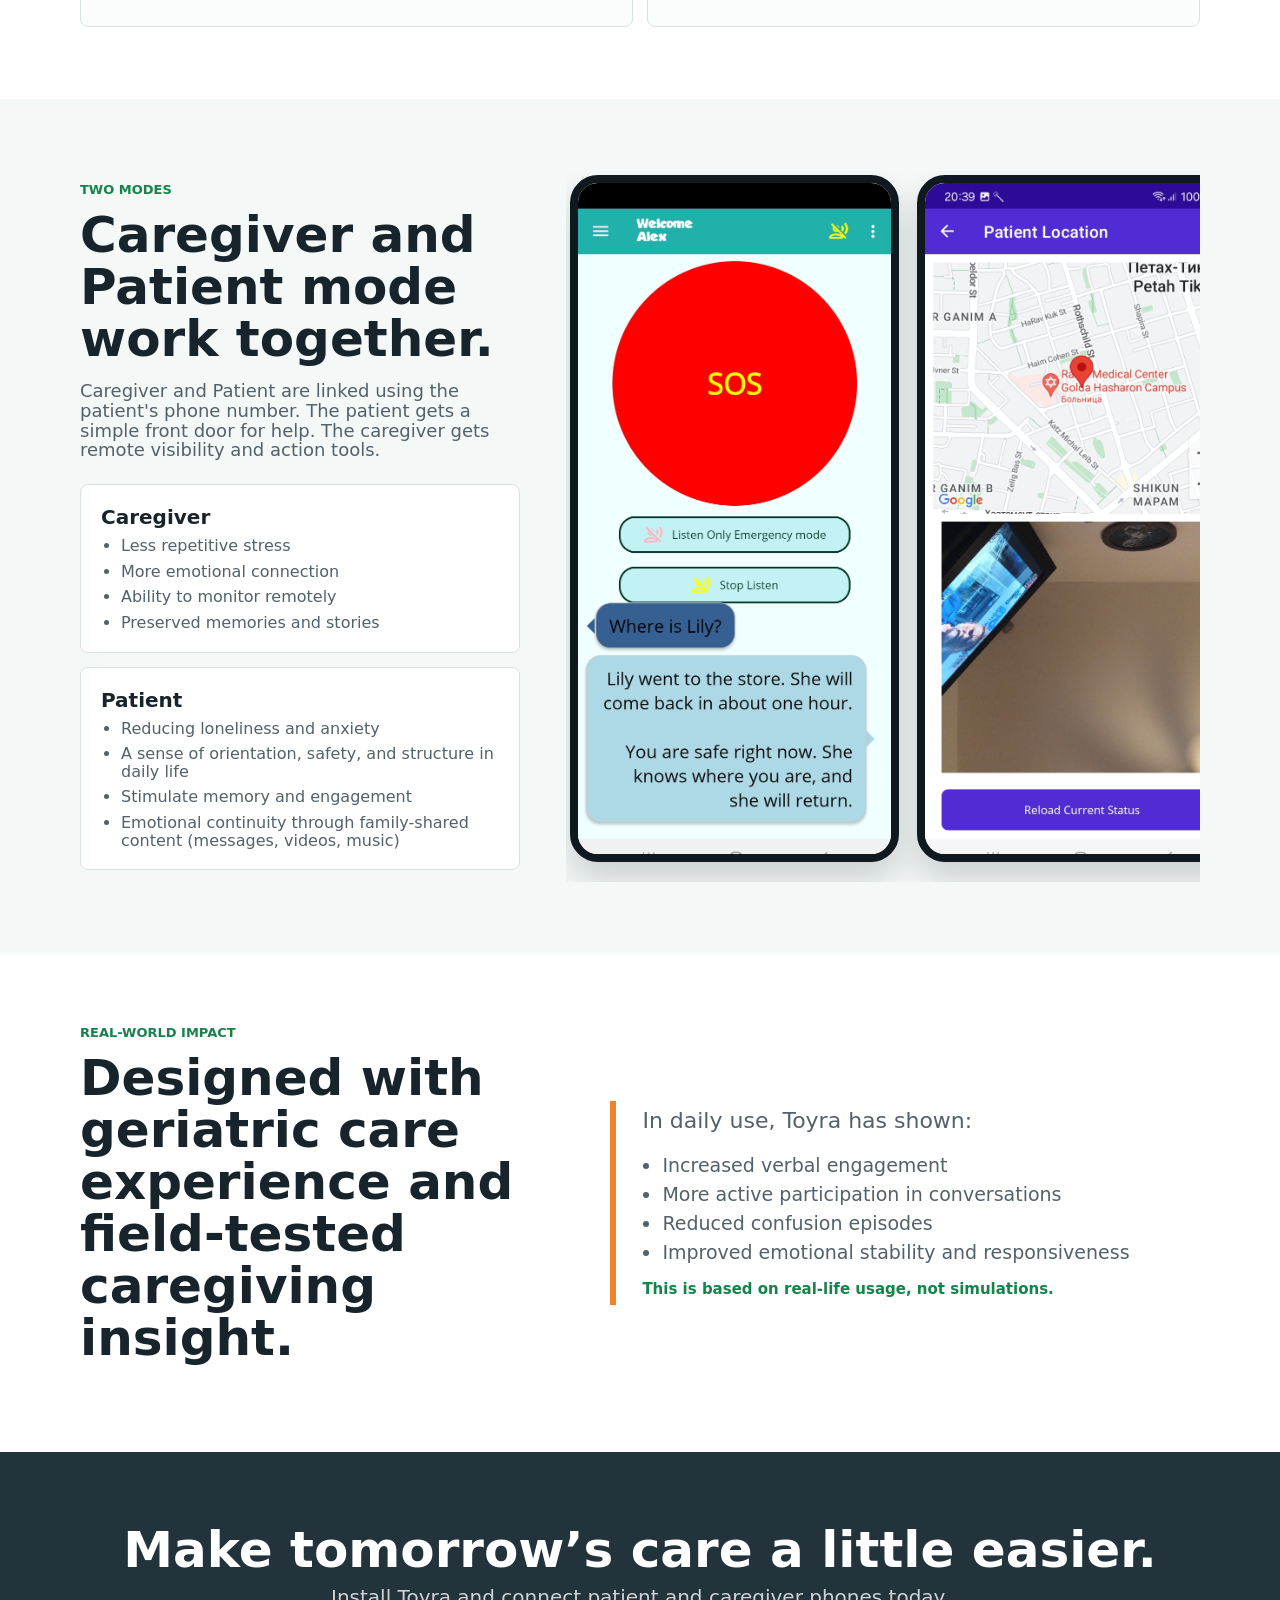
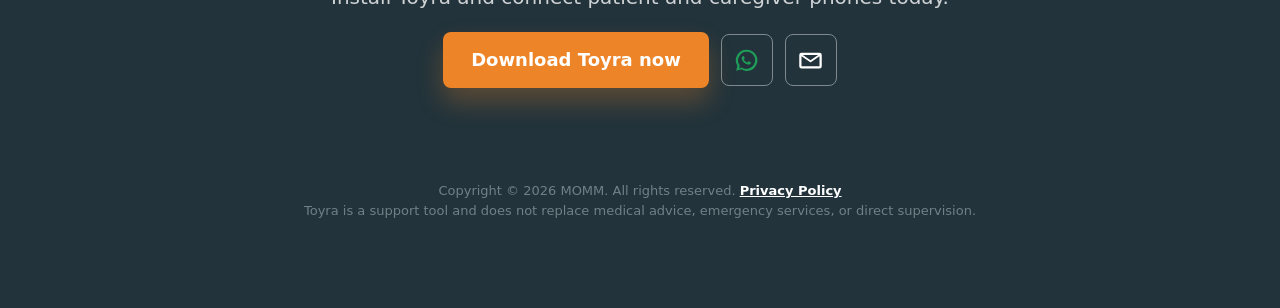
==== commit ee08725a: "limited time" ====
--- a/index.html
+++ b/index.html
@@ -113,7 +113,10 @@
                 href="https://play.google.com/store/apps/details?id=com.MOMM.Toyra&pcampaignid=web_share"
                 aria-label="Get Toyra on Google Play now"
               >
-                <span>Get Toyra now</span>
+                <span class="primary-cta-copy">
+                  <span class="primary-cta-main">Get Toyra now</span>
+                  <span class="primary-cta-sub">Free for a limited time</span>
+                </span>
                 <img src="assets/google-play.png" alt="" aria-hidden="true">
               </a>
 
@@ -462,6 +465,7 @@
           ],
           primaryCta: "Get Toyra now",
           primaryCtaLabel: "Get Toyra on Google Play now",
+          limitedOffer: "Free for a limited time",
           compatibility: "Requires Android 8.0 or higher for caregiver and patient.",
           infoLink: "Learn more about Toyra",
           infoLinkUrl: "https://toyra.my.canva.site/",
@@ -593,6 +597,7 @@
           ],
           primaryCta: "התקנת Toyra",
           primaryCtaLabel: "התקנת Toyra מ-Google Play",
+          limitedOffer: "חינם לזמן מוגבל",
           compatibility: "נדרש Android 8.0 ומעלה עבור המטפל והמטופל.",
           infoLink: "למידע נוסף על Toyra",
           infoLinkUrl: "https://toyra.my.canva.site/heb",
@@ -749,7 +754,8 @@
         setText(".lede", copy.lede);
         setAttr(".benefits", "aria-label", copy.benefitsLabel);
         setList(".benefits li", copy.benefits, true);
-        setText(".primary-cta span", copy.primaryCta);
+        setText(".primary-cta-main", copy.primaryCta);
+        setText(".primary-cta-sub", copy.limitedOffer);
         setAttr(".primary-cta", "aria-label", copy.primaryCtaLabel);
         setText(".compatibility", copy.compatibility);
         setText(".info-link", copy.infoLink);
--- a/styles.css
+++ b/styles.css
@@ -301,6 +301,18 @@
   gap: 14px;
   padding: 10px 18px 10px 24px;
   font-size: 18px;
+}
+
+.primary-cta-copy {
+  display: grid;
+  gap: 3px;
+  line-height: 1.1;
+}
+
+.primary-cta-sub {
+  font-size: 13px;
+  font-weight: 800;
+  opacity: 0.88;
 }
 
 .primary-cta img {
@@ -1012,6 +1024,25 @@
     font-size: 19px;
   }
 
+  .final-actions {
+    row-gap: 12px;
+  }
+
+  .final-button {
+    flex: 0 1 100%;
+    max-width: 320px;
+  }
+
+  .final-icon-button {
+    flex: 0 0 52px;
+  }
+
+  footer p:first-child a {
+    display: block;
+    width: fit-content;
+    margin: 8px auto 0;
+  }
+
   .floating-cta {
     display: none;
   }
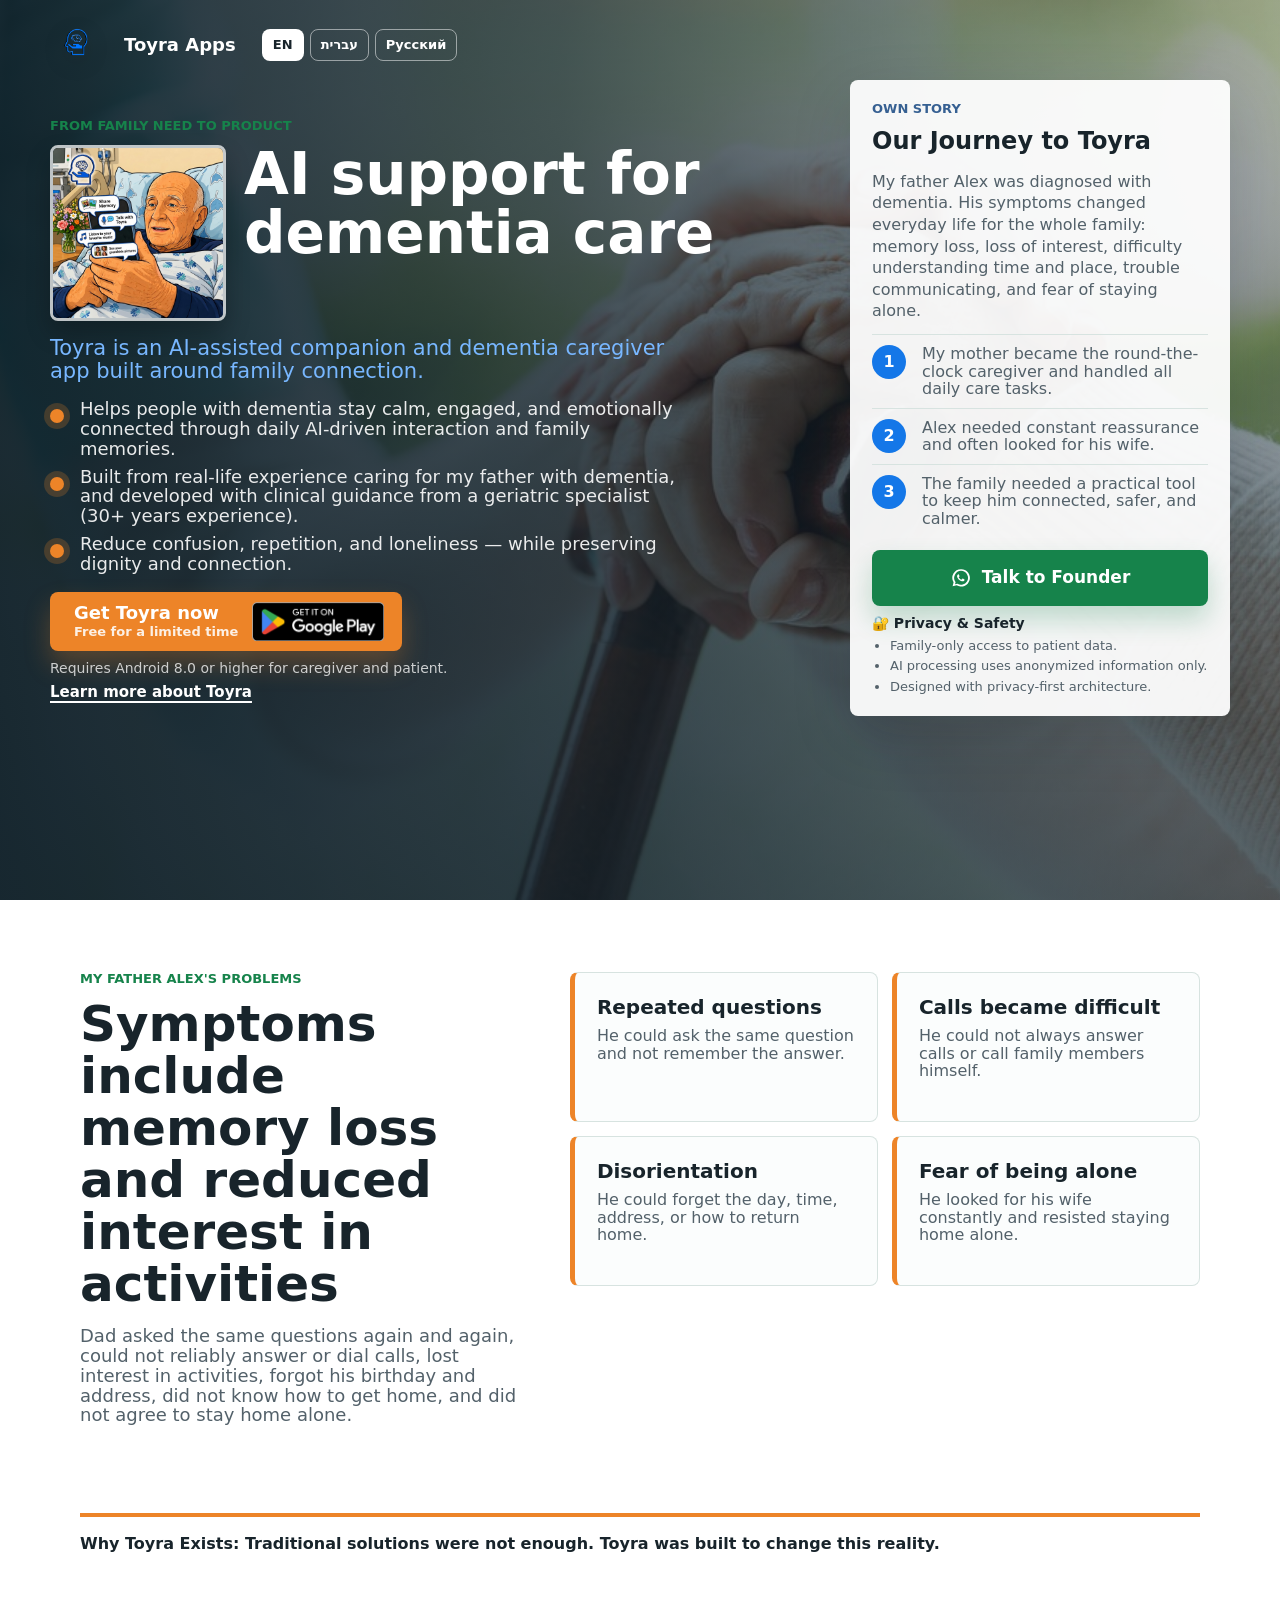
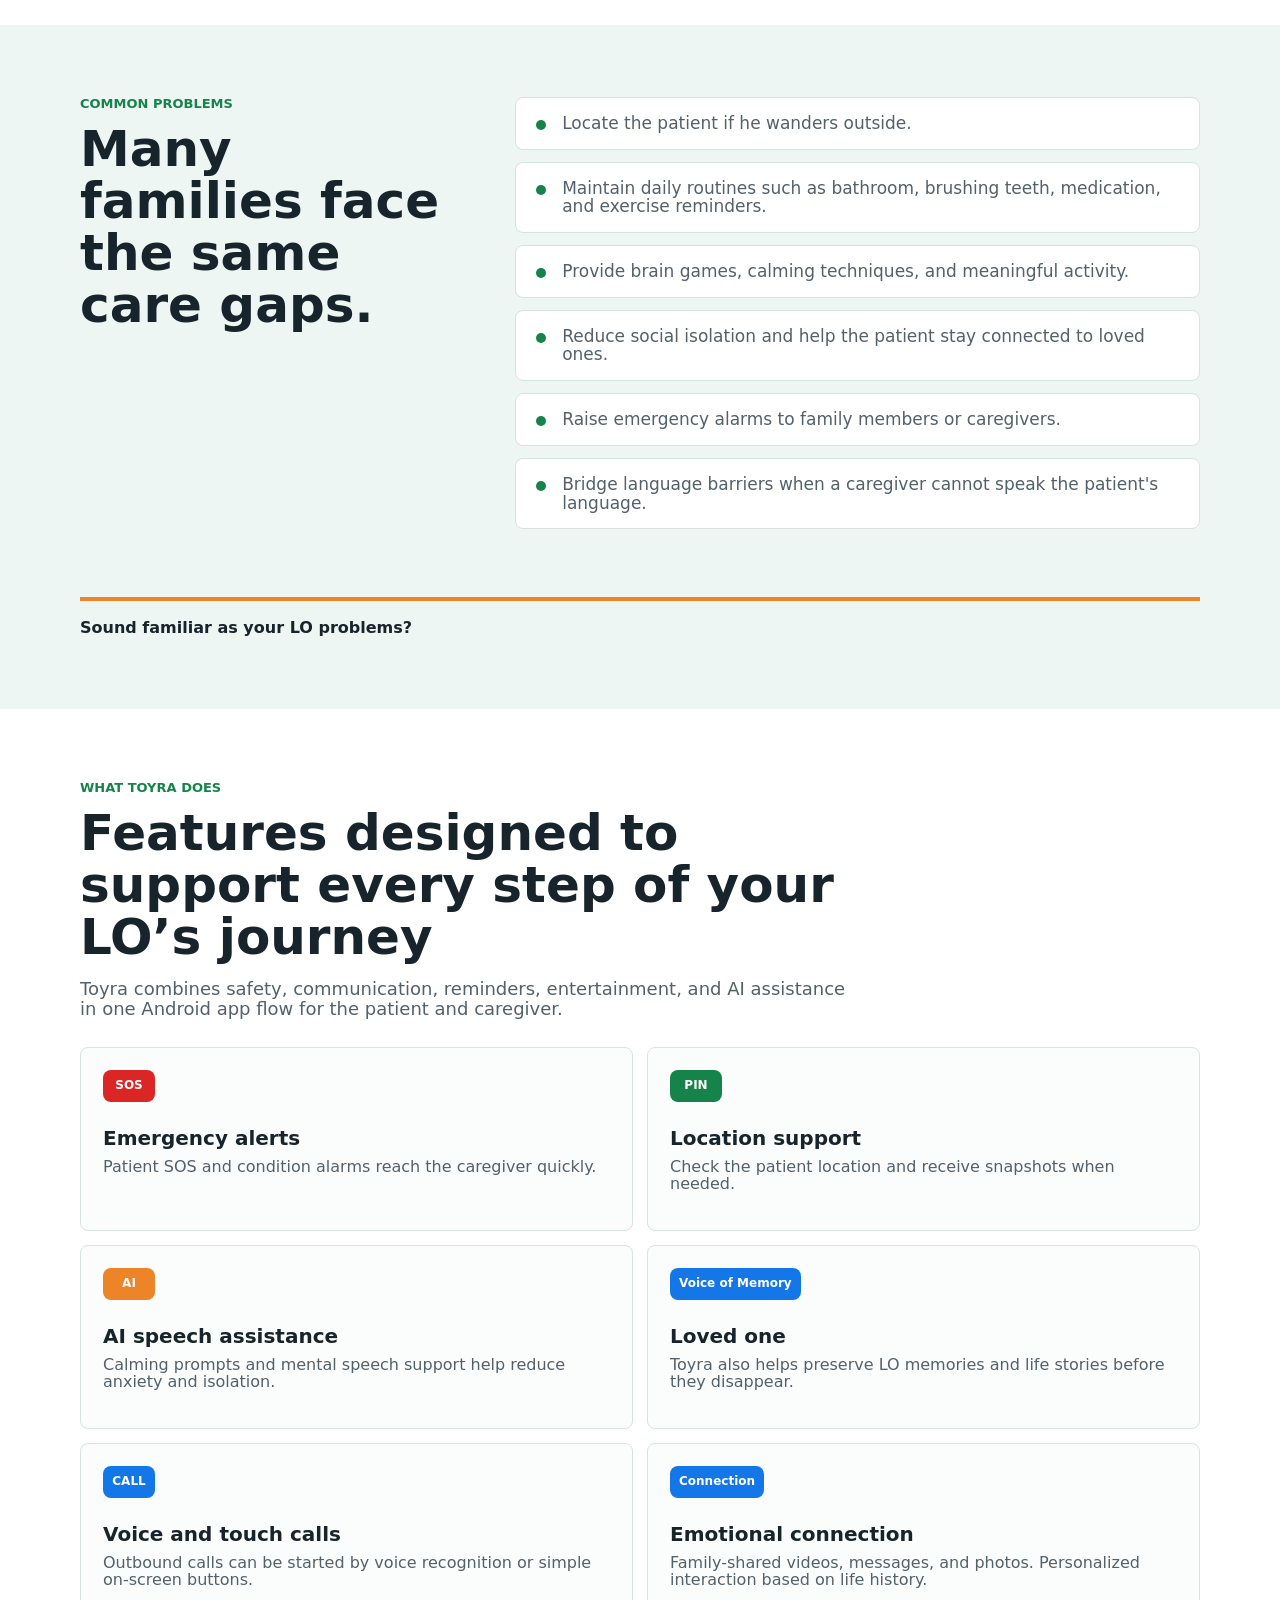
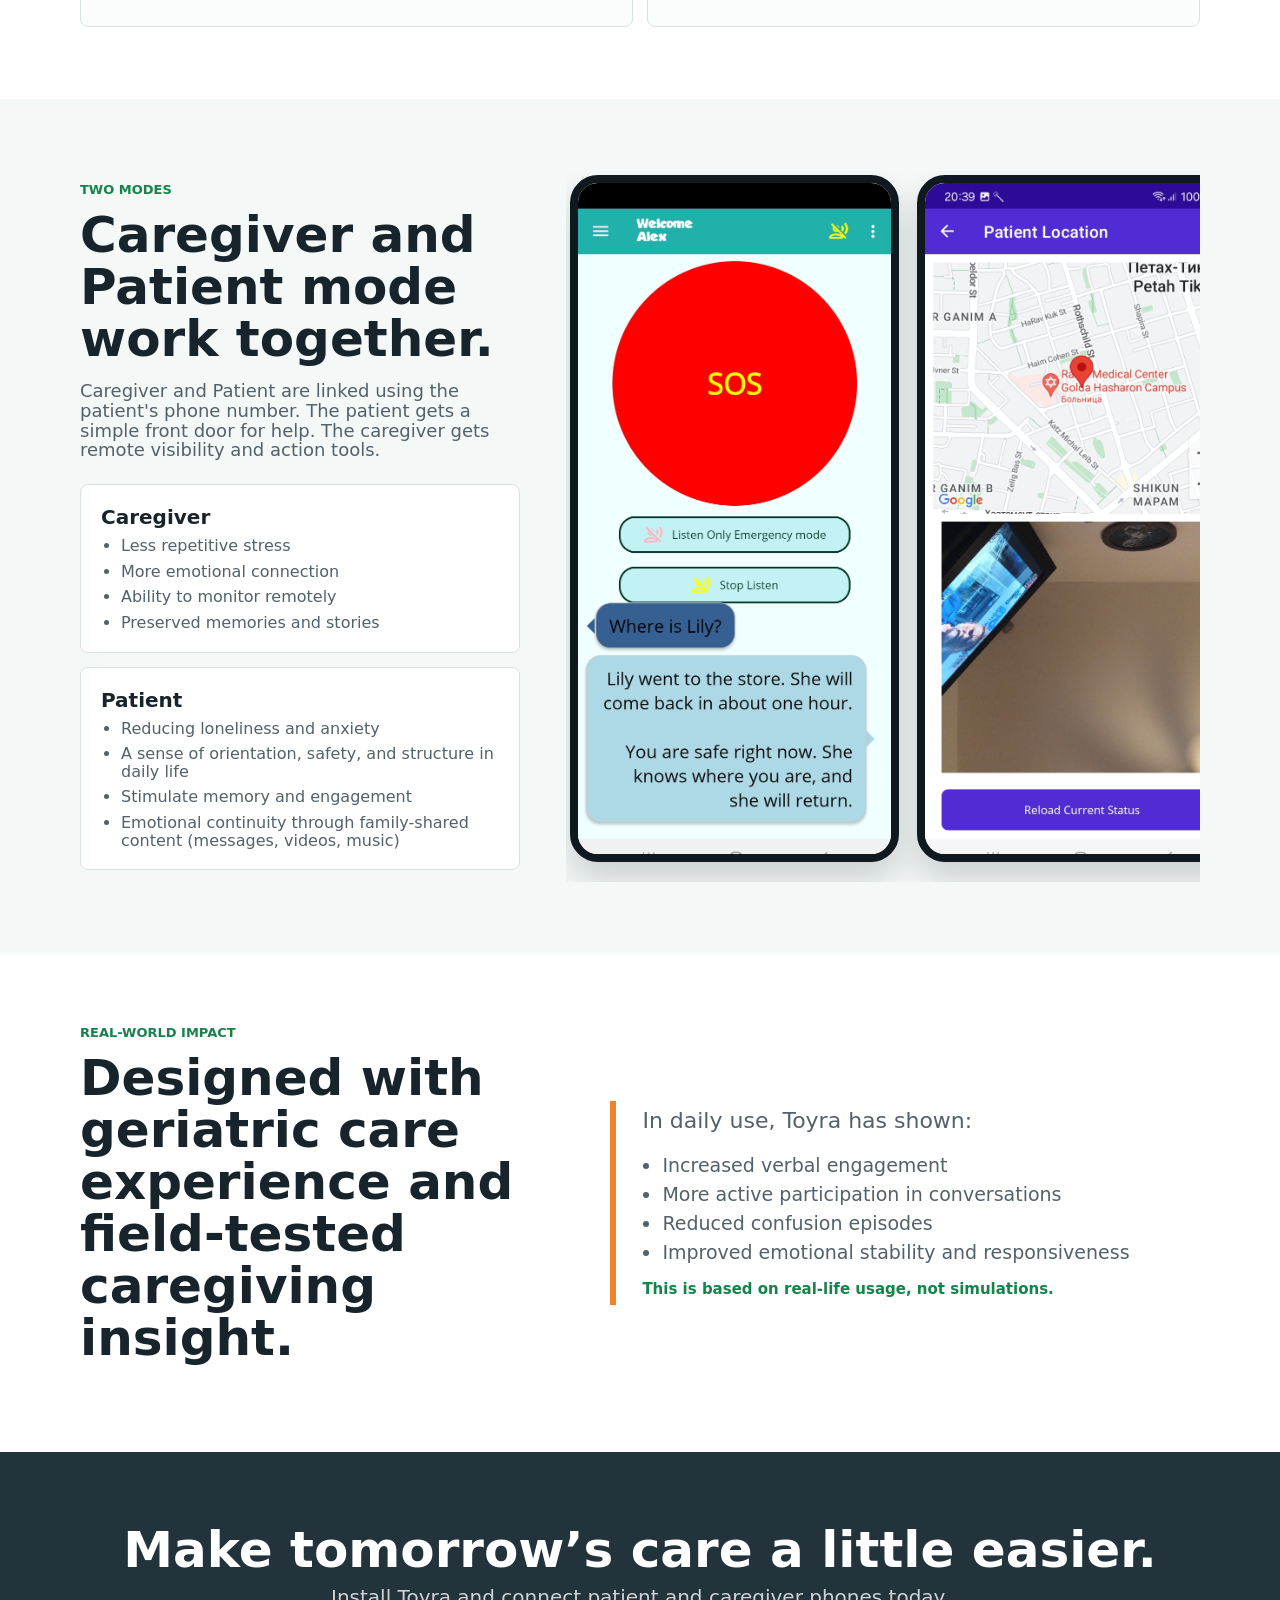
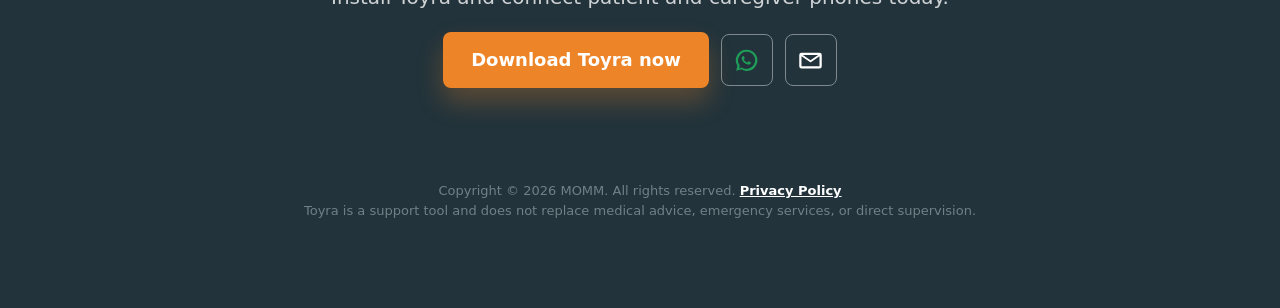
==== commit ec7d0122: "SEO and Russian support" ====
--- a/index.html
+++ b/index.html
@@ -3,45 +3,48 @@
   <head>
     <meta charset="utf-8">
     <meta name="viewport" content="width=device-width, initial-scale=1">
-    <title>Toyra Apps - Dementia Care Support</title>
+    <title>AI for Dementia Care | Toyra Caregiver App</title>
     <meta
       name="description"
-      content="Toyra helps caregivers support a person living with dementia , alzheimer through easy video calls, reminders, location checks, alerts, and calming assistance."
+      content="Toyra is an AI-assisted dementia caregiver app and AI companion for dementia care, with calls, reminders, location support, alerts, and calming assistance."
     >
     <meta name="robots" content="index, follow">
     <meta name="theme-color" content="#16834b">
+	<meta name="google-site-verification" content="BWLCQLnLDooSmLRrgImKoDlQutg4AFyGXMfsI6_TKsA" />
     <link rel="preconnect" href="https://fonts.googleapis.com">
     <link rel="preconnect" href="https://fonts.gstatic.com" crossorigin>
     <link href="https://fonts.googleapis.com/css2?family=Noto+Sans+Hebrew:wght@400;700;800;900&display=swap" rel="stylesheet">
     <link rel="apple-touch-icon" sizes="180x180" href="apple-touch-icon.png">
     <link rel="icon" type="image/png" sizes="32x32" href="favicon-32x32.png">
     <link rel="icon" type="image/png" sizes="16x16" href="favicon-16x16.png">
-    <link rel="manifest" href="/LandingPortal/site.webmanifest">
+    <link rel="manifest" href="/site.webmanifest">
    
 
-    <link rel="canonical" href="https://vovanb.github.io/LandingPortal/">
-    <link rel="alternate" hreflang="en" href="https://vovanb.github.io/LandingPortal/?lang=en">
-    <link rel="alternate" hreflang="he" href="https://vovanb.github.io/LandingPortal/?lang=he">
-    <link rel="alternate" hreflang="x-default" href="https://vovanb.github.io/LandingPortal/">
+    <link rel="canonical" href="https://toyra.momm.app/">
+    <link rel="alternate" hreflang="en" href="https://toyra.momm.app/?lang=en">
+    <link rel="alternate" hreflang="he" href="https://toyra.momm.app/?lang=he">
+    <link rel="alternate" hreflang="ru" href="https://toyra.momm.app/?lang=ru">
+    <link rel="alternate" hreflang="x-default" href="https://toyra.momm.app/">
     <meta property="og:type" content="website">
     <meta property="og:site_name" content="Toyra Apps">
     <meta property="og:title" content="Toyra Apps - Dementia Care Support">
     <meta
       property="og:description"
-      content="Toyra helps caregivers support a person living with dementia , alzheimer through easy video calls, reminders, location checks, alerts, and calming assistance."
+      content="Toyra is an AI-assisted dementia caregiver app and AI companion for dementia care, with calls, reminders, location support, alerts, and calming assistance."
     >
-    <meta property="og:url" content="https://vovanb.github.io/LandingPortal/">
-    <meta property="og:image" content="https://vovanb.github.io/LandingPortal/assets/toyra-logo.png">
+    <meta property="og:url" content="https://toyra.momm.app/">
+    <meta property="og:image" content="https://toyra.momm.app/assets/toyra-logo.png">
     <meta property="og:image:alt" content="Toyra Apps logo.">
     <meta property="og:locale" content="en_US">
     <meta property="og:locale:alternate" content="he_IL">
+    <meta property="og:locale:alternate" content="ru_RU">
     <meta name="twitter:card" content="summary_large_image">
     <meta name="twitter:title" content="Toyra Apps - Dementia Care Support">
     <meta
       name="twitter:description"
-      content="Toyra helps caregivers support dementia care at home with communication, safety alerts, location support, reminders, and calming AI assistance."
+      content="Toyra is an AI-assisted dementia caregiver app and AI companion for dementia care at home, with communication, alerts, reminders, and calming assistance."
     >
-    <meta name="twitter:image" content="https://vovanb.github.io/LandingPortal/assets/toyra-logo.png">
+    <meta name="twitter:image" content="https://toyra.momm.app/assets/toyra-logo.png">
     <script type="application/ld+json">
       {
         "@context": "https://schema.org",
@@ -50,10 +53,10 @@
         "alternateName": "Toyra Apps",
         "applicationCategory": "HealthApplication",
         "operatingSystem": "Android",
-        "url": "https://vovanb.github.io/LandingPortal/",
+        "url": "https://toyra.momm.app/",
         "downloadUrl": "https://play.google.com/store/apps/details?id=com.MOMM.Toyra&pcampaignid=web_share",
-        "image": "https://vovanb.github.io/LandingPortal/assets/toyra-logo.png",
-        "description": "Toyra helps caregivers support a person living with dementia , alzheimer through easy video calls, reminders, location checks, alerts, and calming assistance.",
+        "image": "https://toyra.momm.app/assets/toyra-logo.png",
+        "description": "Toyra is an AI-assisted dementia caregiver app and AI companion for dementia care, with calls, reminders, location support, alerts, and calming assistance.",
         "offers": {
           "@type": "Offer",
           "price": "0",
@@ -62,9 +65,9 @@
         "publisher": {
           "@type": "Organization",
           "name": "MOMM",
-          "url": "https://vovanb.github.io/LandingPortal/"
+          "url": "https://toyra.momm.app/"
         },
-        "inLanguage": ["en", "he"]
+        "inLanguage": ["en", "he", "ru"]
       }
     </script>
     <link rel="stylesheet" href="styles.css?v=20260526b">
@@ -84,6 +87,7 @@
             <nav class="language-switch" aria-label="Language">
               <a href="?lang=en" data-lang-link="en">EN</a>
               <a href="?lang=he" data-lang-link="he">עברית</a>
+              <a href="?lang=ru" data-lang-link="ru">Русский</a>
             </nav>
           </header>
 
@@ -95,11 +99,11 @@
                   <img src="assets/papa.png" alt="Alex, whose dementia care story inspired Toyra.">
                 </div>
                 <div class="hero-title-copy">
-                  <h1 id="hero-title">Toyra improves dementia care</h1>
+                  <h1 id="hero-title">AI support for dementia care</h1>
                 </div>
               </div>
               <p class="lede">
-                Toyra is the nickname my mother used when she called my father.
+                Toyra is an AI-assisted companion and dementia caregiver app built around family connection.
               </p>
 
               <ul class="benefits" aria-label="Product details">
@@ -373,7 +377,7 @@
     <footer>
       <p>
         Copyright © 2026 MOMM. All rights reserved.
-        <a href="https://vovanb.github.io/PrivacyPolicy/privacy.html">Privacy Policy</a>
+        <a href="/privacy.html">Privacy Policy</a>
       </p>
       <p>Toyra is a support tool and does not replace medical advice, emergency services, or direct supervision.</p>
     </footer>
@@ -394,6 +398,95 @@
 
           phoneStrip.style.setProperty("--phone-strip-height", `${screenCopy.offsetHeight}px`);
         }
+        window.russianPageText = {
+          ru: {
+          lang: "ru",
+          dir: "ltr",
+          canonical: "https://toyra.momm.app/?lang=ru",
+          ogUrl: "https://toyra.momm.app/?lang=ru",
+          ogLocale: "ru_RU",
+          title: "ИИ для людей с деменцией | Приложение Toyra для ухаживающих",
+          description: "Toyra — приложение для ухаживающих за людьми с деменцией и ИИ-компаньон для поддержки общения, напоминаний, безопасности и связи с семьёй.",
+          socialDescription: "Toyra — приложение для ухода за человеком с деменцией и ИИ-компаньон для общения, оповещений, напоминаний и поддержки семьи.",
+          brandLabel: "Toyra Apps",
+          languageLabel: "Язык",
+          heroLabel: "От семейной потребности к продукту",
+          heroTitle: "ИИ-поддержка для ухода при деменции",
+          alexAlt: "Алекс, чья история ухода вдохновила Toyra.",
+          lede: "Toyra — ИИ-компаньон и приложение для ухаживающих, созданное вокруг семейной связи.",
+          benefitsLabel: "Возможности приложения",
+          benefits: [
+            "Помогает человеку с деменцией сохранять спокойствие, интерес и эмоциональную связь благодаря ежедневному взаимодействию с AI и семейным воспоминаниям.",
+            "Создано на основе реального опыта ухода за отцом с деменцией и при консультационной поддержке специалиста по гериатрии.",
+            "Помогает уменьшить путаницу, повторяющиеся вопросы и одиночество, сохраняя достоинство и связь с близкими."
+          ],
+          primaryCta: "Установить Toyra",
+          primaryCtaLabel: "Скачать Toyra в Google Play",
+          limitedOffer: "Бесплатно в течение ограниченного времени",
+          compatibility: "Требуется Android 8.0 или выше для ухаживающего и пациента.",
+          infoLink: "Узнать больше о Toyra",
+          infoLinkUrl: "https://toyra.my.canva.site/",
+          panelLabel: "Краткая история семьи",
+          panelKicker: "Личная история",
+          panelTitle: "Наш путь к Toyra",
+          nameOrigin: "У моего отца Алекса диагностировали деменцию. Потеря памяти, снижение интереса, трудности с пониманием времени и места, общением и пребыванием в одиночестве изменили жизнь всей семьи.",
+          roleNumbers: ["1", "2", "3"],
+          roles: [
+            "Моя мама стала круглосуточным ухаживающим и выполняла все ежедневные задачи.",
+            "Алексу постоянно требовалось подтверждение, и он часто искал жену.",
+            "Семье был нужен практичный инструмент, чтобы помочь ему оставаться на связи, в безопасности и спокойнее."
+          ],
+          whatsapp: "Связаться с основателем",
+          whatsappLabel: "Связаться с Toyra в WhatsApp",
+          privacyTitle: "🔐 Конфиденциальность и безопасность",
+          privacyItems: ["Доступ к данным пациента только для семьи.", "Обработка AI использует только обезличенную информацию.", "Архитектура создана с приоритетом конфиденциальности."],
+          proofLabel: "Проблемы Алекса и распространённые трудности ухода при деменции",
+          proofEyebrow: "Трудности моего отца Алекса",
+          proofTitle: "Потеря памяти и снижение интереса к занятиям",
+          proofCopy: "Папа снова и снова задавал одни и те же вопросы, не всегда мог ответить на звонок или позвонить сам, забывал день рождения и адрес, не знал, как вернуться домой, и не хотел оставаться один.",
+          whyToyraSummary: "<strong>Почему появилась Toyra:</strong> традиционных решений было недостаточно. Toyra создана, чтобы помочь семье справляться с этой реальностью.",
+          problems: [["Повторяющиеся вопросы", "Он мог задать один и тот же вопрос и не запомнить ответ."], ["Звонки стали сложными", "Он не всегда мог ответить на звонок или самостоятельно позвонить близким."], ["Дезориентация", "Он мог забыть день, время, адрес или дорогу домой."], ["Страх одиночества", "Он постоянно искал жену и не хотел оставаться один дома."]],
+          commonLabel: "Распространённые трудности ухода при деменции",
+          commonEyebrow: "Распространённые проблемы",
+          commonTitle: "Многие семьи сталкиваются с похожими трудностями ухода.",
+          commonItems: ["Найти близкого, если он вышел из дома и потерялся.", "Поддерживать ежедневный распорядок с напоминаниями.", "Предлагать игры для памяти, успокаивающие техники и полезные занятия.", "Уменьшать социальную изоляцию и поддерживать связь с близкими.", "Передавать экстренные оповещения семье или ухаживающим.", "Помогать преодолевать языковые барьеры между пациентом и ухаживающим."],
+          commonSummary: "Знакомы такие трудности ухода за близким?",
+          featuresLabel: "Функции решения Toyra",
+          solutionEyebrow: "Что делает Toyra",
+          solutionTitle: "Функции для каждого этапа повседневного ухода",
+          solutionCopy: "Toyra объединяет безопасность, общение, напоминания, развлечения и AI-помощь в одном Android-приложении для пациента и ухаживающего.",
+          featureItems: [["SOS", "Экстренные оповещения", "Сигнал SOS и оповещения о состоянии быстро доходят до ухаживающего."], ["PIN", "Поддержка местоположения", "Проверяйте местоположение пациента и получайте снимки состояния при необходимости."], ["AI", "Речевая помощь AI", "Успокаивающие подсказки и речевая поддержка помогают уменьшить тревогу и одиночество."], ["Память", "Любимый человек", "Toyra помогает сохранять семейные воспоминания и истории жизни."], ["Звонок", "Звонки голосом и касанием", "Исходящий звонок можно начать голосом или простой кнопкой на экране."], ["Связь", "Эмоциональная связь", "Семья может делиться видео, сообщениями и фотографиями; взаимодействие учитывает историю жизни."]],
+          screensLabel: "Экраны приложения Toyra",
+          modesEyebrow: "Два режима",
+          modesTitle: "Режимы ухаживающего и пациента работают вместе.",
+          modesCopy: "Ухаживающий и пациент связаны по номеру телефона пациента. Пациент получает простой доступ к помощи, а ухаживающий — удалённую видимость и инструменты действий.",
+          modesLabel: "Режимы Toyra",
+          scrollHint: "Проведите, чтобы увидеть другие экраны",
+          caregiverTitle: "Ухаживающий",
+          caregiverItems: ["Меньше нагрузки от повторяющихся ситуаций", "Больше эмоциональной связи", "Возможность удалённого контроля", "Сохранение воспоминаний и историй"],
+          patientTitle: "Пациент",
+          patientItems: ["Уменьшение одиночества и тревоги", "Ориентация, безопасность и структура дня", "Стимуляция памяти и интереса", "Эмоциональная связь через семейные сообщения, видео и музыку"],
+          phoneLabel: "Предпросмотр интерфейса Toyra",
+          phoneAlts: ["Экран поддержки пациента с кнопкой SOS и речевой помощью.", "Экран местоположения пациента с картой и снимком состояния.", "Экстренное оповещение Toyra на телефоне ухаживающего.", "Экран Voice of Memory с семейными воспоминаниями и историями.", "Экран видеозвонка Toyra для связи пациента и ухаживающего.", "Экран обмена семейными материалами и воспоминаниями."],
+          expertiseLabel: "Опыт ухода",
+          expertiseEyebrow: "Реальный опыт",
+          expertiseTitle: "Создано с учётом опыта гериатрического ухода и реальной жизни семей.",
+          quote: "В повседневном использовании Toyra показала:",
+          impactItems: ["Больше устного взаимодействия", "Более активное участие в разговорах", "Меньше эпизодов растерянности", "Более стабильную эмоциональную реакцию"],
+          quoteCredit: "Это основано на реальном использовании, а не на симуляциях.",
+          finalLabel: "Скачать Toyra",
+          finalTitle: "Сделайте завтрашний уход немного проще.",
+          finalCopy: "Установите Toyra и сегодня свяжите телефоны пациента и ухаживающего.",
+          finalButton: "Скачать Toyra",
+          finalButtonLabel: "Скачать Toyra в Google Play",
+          finalWhatsAppLabel: "Связаться с Toyra в WhatsApp",
+          finalEmailLabel: "Написать Toyra по электронной почте",
+          floating: "Скачать Toyra",
+          floatingLabel: "Скачать Toyra",
+          privacyLink: "Политика конфиденциальности",
+          footerSupport: "Toyra — инструмент поддержки. Он не заменяет медицинскую консультацию, экстренные службы или непосредственный присмотр."
+          }
+        };
 
         function getPhoneScrollStep() {
           const firstImage = phoneStrip.querySelector("img");
@@ -445,18 +538,18 @@
         en: {
           lang: "en",
           dir: "ltr",
-          canonical: "https://vovanb.github.io/LandingPortal/",
-          ogUrl: "https://vovanb.github.io/LandingPortal/",
+          canonical: "https://toyra.momm.app/",
+          ogUrl: "https://toyra.momm.app/",
           ogLocale: "en_US",
-          title: "Toyra Apps - Dementia Care Support",
-          description: "Toyra helps caregivers support a person living with dementia through easy calls, reminders, location checks, alerts, and calming assistance.",
-          socialDescription: "Toyra helps caregivers support dementia care at home with communication, safety alerts, location support, reminders, and calming AI assistance.",
+          title: "AI for Dementia Care | Toyra Caregiver App",
+          description: "Toyra is an AI-assisted dementia caregiver app and AI companion for dementia care, with calls, reminders, location support, alerts, and calming assistance.",
+          socialDescription: "Toyra is an AI-assisted dementia caregiver app and AI companion for dementia care at home, with communication, alerts, reminders, and calming assistance.",
           brandLabel: "Toyra Apps",
           languageLabel: "Language",
           heroLabel: "From family need to product",
-          heroTitle: "Toyra improves dementia care",
+          heroTitle: "AI support for dementia care",
           alexAlt: "Alex, whose dementia care story inspired Toyra.",
-          lede: "Toyra is the nickname my mother used when she called my father.",
+          lede: "Toyra is an AI-assisted companion and dementia caregiver app built around family connection.",
           benefitsLabel: "Product details",
           benefits: [
             "Helps people with dementia stay calm, engaged, and emotionally connected through daily AI-driven interaction and family memories.",
@@ -577,18 +670,18 @@
         he: {
           lang: "he",
           dir: "rtl",
-          canonical: "https://vovanb.github.io/LandingPortal/?lang=he",
-          ogUrl: "https://vovanb.github.io/LandingPortal/?lang=he",
+          canonical: "https://toyra.momm.app/?lang=he",
+          ogUrl: "https://toyra.momm.app/?lang=he",
           ogLocale: "he_IL",
-          title: "Toyra Apps - תמיכה בטיפול בדמנציה",
-          description: "Toyra עוזרת למטפלים לתמוך באדם עם דמנציה בבית בעזרת שיחות פשוטות, תזכורות, מיקום, התרעות וסיוע מרגיע.",
-          socialDescription: "Toyra עוזרת למטפלים לתמוך בטיפול בדמנציה בבית עם תקשורת, התרעות בטיחות, מיקום, תזכורות וסיוע AI מרגיע.",
+          title: "בינה מלאכותית לדמנציה | אפליקציה למטפלים - Toyra",
+          description: "Toyra היא אפליקציה למטפלים באדם עם דמנציה וסיוע מבוסס בינה מלאכותית, עם שיחות, תזכורות, תמיכה במיקום והתרעות.",
+          socialDescription: "Toyra היא אפליקציה למטפלים וסיוע AI לדמנציה בבית, עם תקשורת, התרעות, תזכורות ותמיכה מרגיעה.",
           brandLabel: "Toyra Apps",
           languageLabel: "שפה",
           heroLabel: "מצורך משפחתי למוצר",
-          heroTitle: "Toyra משפרת את הטיפול בדמנציה",
+          heroTitle: "סיוע AI לטיפול בדמנציה",
           alexAlt: "אלכס, שסיפור הטיפול בו נתן השראה ל-Toyra.",
-          lede: "Toyra הוא שם החיבה שאמי קראה בו לאבי.",
+          lede: "Toyra היא אפליקציה למטפלים ובן-לוויה מבוסס AI, שנבנתה סביב קשר משפחתי.",
           benefitsLabel: "פרטי המוצר",
           benefits: [
             "עוזרת לאנשים עם דמנציה להישאר רגועים, מעורבים ומחוברים רגשית באמצעות אינטראקציה יומית מונעת AI וזיכרונות משפחתיים.",
@@ -707,6 +800,7 @@
           footerSupport: "Toyra היא כלי תמיכה ואינה מחליפה ייעוץ רפואי, שירותי חירום או השגחה ישירה."
         }
       };
+      pageText.ru = window.russianPageText.ru;
 
       function setText(selector, value) {
         const element = document.querySelector(selector);
@@ -840,7 +934,7 @@
       }
 
       const requestedLanguage = new URLSearchParams(window.location.search).get("lang");
-      applyLanguage(requestedLanguage === "he" ? "he" : "en");
+      applyLanguage(["en", "he", "ru"].includes(requestedLanguage) ? requestedLanguage : "en");
     </script>
   </body>
 </html>
